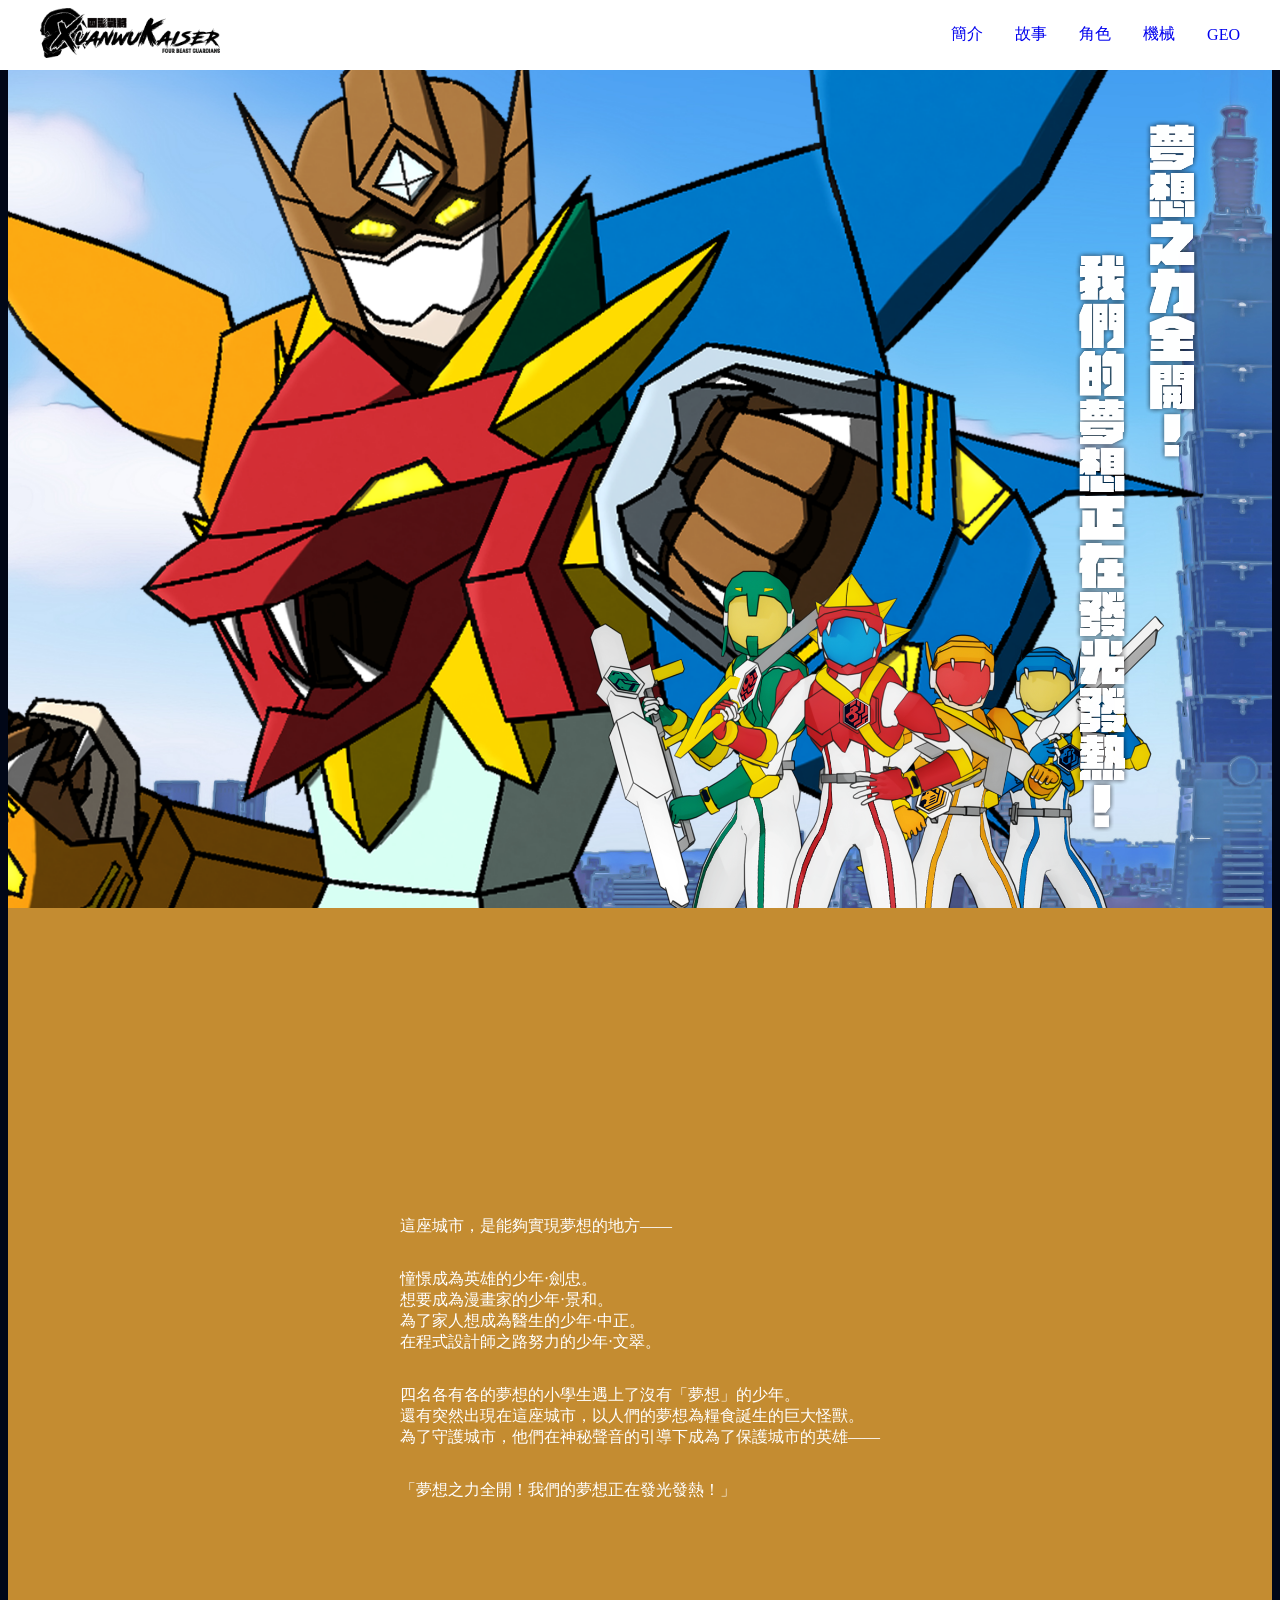
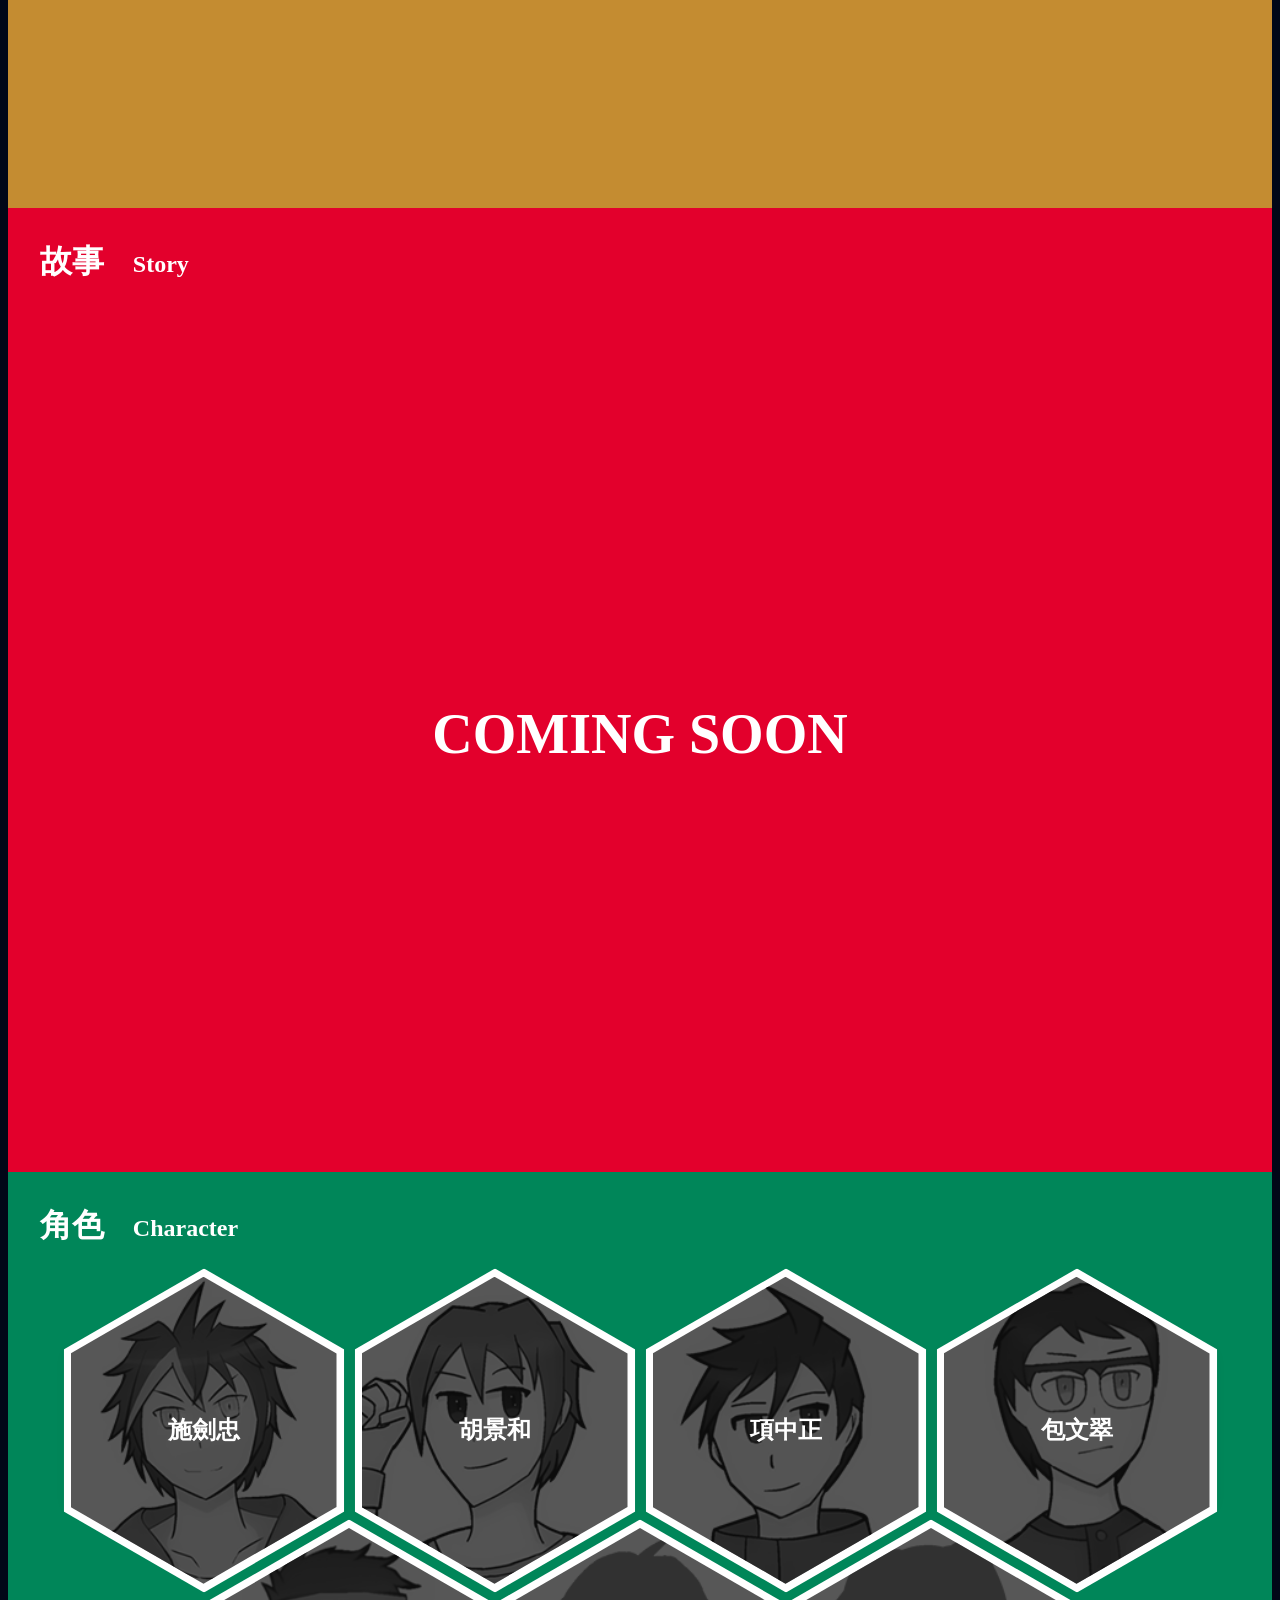
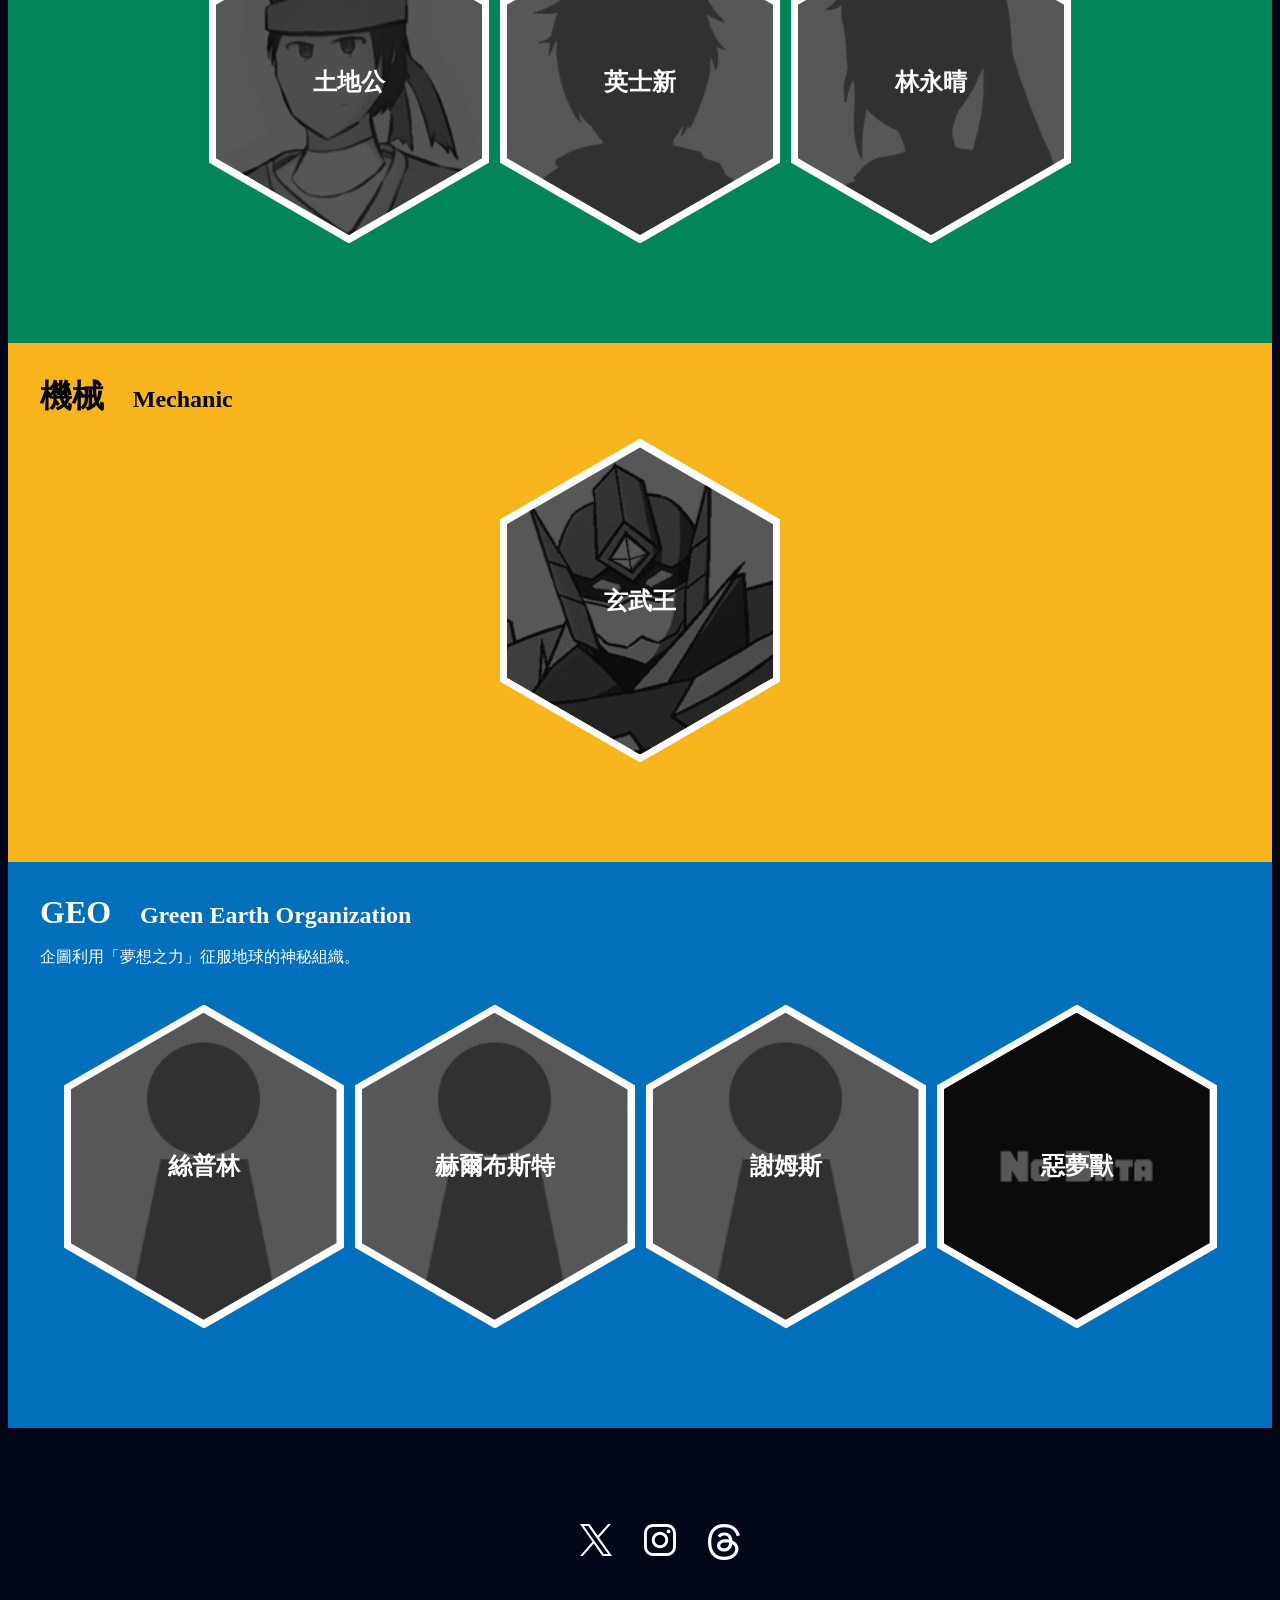
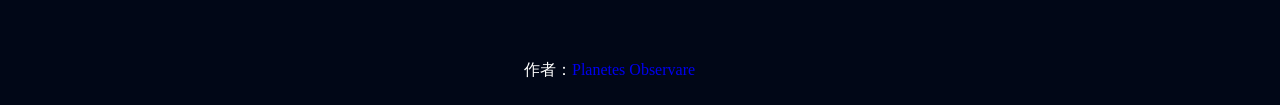
==== index.html @ 7e288f88 "增加Footer" ====
<!DOCTYPE html>
<html>
    <head>
        <title>四獸戰將</title>
        <meta charset="UTF-8">
        <meta name="viewport" content="width=device-width, initial-scale=1">
        <meta http-equiv="X-UA-Compatible" content="IE=edge">
        <link href="css/normalize.css" rel="stylesheet">
        <link href="css/style.css" rel="stylesheet">
    </head>
    <body>
        <header>
            <nav id="menuHeader">
                <div class="container">
                    <div id="mobileMenu" class="nav-menu-mobile nav-menu-selection">
                        <a href="#sectionIntro">簡介</a>
                        <a href="#sectionStory">故事</a>
                        <a href="#sectionChara">角色</a>
                        <a href="#sectionMecha">機械</a>
                        <a href="#sectionGEO">GEO</a>
                    </div>
                    <div id="brandLogo">
                        <a href="#"><img src="img/Logo/Logo_02.png"></a>
                    </div>
                    <div id="menu" class="nav-menu nav-menu-selection">
                        <a href="#sectionIntro">簡介</a>
                        <a href="#sectionStory">故事</a>
                        <a href="#sectionChara">角色</a>
                        <a href="#sectionMecha">機械</a>
                        <a href="#sectionGEO">GEO</a>
                    </div>
    
                    <div class="nav-menu-icon">
                        <svg xmlns="http://www.w3.org/2000/svg" viewBox="0 0 24 24" fill="currentColor" class="size-6">
                            <path fill-rule="evenodd" d="M3 6.75A.75.75 0 0 1 3.75 6h16.5a.75.75 0 0 1 0 1.5H3.75A.75.75 0 0 1 3 6.75ZM3 12a.75.75 0 0 1 .75-.75h16.5a.75.75 0 0 1 0 1.5H3.75A.75.75 0 0 1 3 12Zm0 5.25a.75.75 0 0 1 .75-.75h16.5a.75.75 0 0 1 0 1.5H3.75a.75.75 0 0 1-.75-.75Z" clip-rule="evenodd" />
                          </svg>
                          
                    </div>
                </div>
            </nav>
            <div id="sectionHero">
                <img src="img/HeroSection/HeroSection_01.jpg">
                <img src="img/HeroSection/HeroSection_02_XuanwuKaiser.png" class="mecha xuanwu-kaiser">
                <img src="img/HeroSection/HeroSection_03_BluePanthar.png" class="chara blue-panthar">
                <img src="img/HeroSection/HeroSection_04_GreenElephant.png" class="chara green-elephant">
                <img src="img/HeroSection/HeroSection_05_OrangeTiger.png" class="chara orange-tiger">
                <img src="img/HeroSection/HeroSection_06_RedLion.png" class="chara red-lion">
                <img src="img/Logo/Logo_01.png" class="logo">
                <div class="catch-copy">
                    <img src="img/HeroSection/Catch Copy_zh-tw.png">
                </div>
            </div>
        </header>
        <main>
            <section id="sectionIntro" class="main-section">
                <div id="intro" class="frame container">
                    <p>這座城市，是能夠實現夢想的地方——</p>
                    <p>
                        憧憬成為英雄的少年‧劍忠。<br>
                        想要成為漫畫家的少年‧景和。<br>
                        為了家人想成為醫生的少年‧中正。<br>
                        在程式設計師之路努力的少年‧文翠。
                    </p>
                    <p>
                        四名各有各的夢想的小學生遇上了沒有「夢想」的少年。<br>
                        還有突然出現在這座城市，以人們的夢想為糧食誕生的巨大怪獸。<br>
                        為了守護城市，他們在神秘聲音的引導下成為了保護城市的英雄——
                    </p>
                    <p>「夢想之力全開！我們的夢想正在發光發熱！」</p>
                </div>
            </section>
            <section id="sectionStory" class="main-section content-section">
                <div class="container">
                    <h1>故事<span>Story</span></h1>
                    <div class="frame">
                        <p class="coming-soon">Coming Soon</p>
                    </div>
                </div>
            </section>
            <section id="sectionChara" class="main-section content-section">
                <div class="container">
                    <h1>角色<span>Character</span></h1>
                    <ul class="list">
                        <li class="cell">
                            <img class="cell-img" src="img/Chara/Chara_01_Jianzhong_Icon.png">
                            <div class="cell-title">施劍忠</div>
                            <div class="cell-content" title="施劍忠 (紅獅戰將)">
                                <p>烈焰獅的駕駛者兼玄武王的主駕駛，憧憬成為英雄的熱血少年。</p>
                            </div>
                        </li>
                        <li class="cell">
                            <img class="cell-img" src="img/Chara/Chara_02_Jinghe_Icon.png">
                            <div class="cell-title">胡景和</div>
                            <div class="cell-content" title="胡景和 (橘虎戰將)">
                                <p>金剛虎的駕駛者兼玄武王的武裝調整，個性隨和，想成為漫畫家的少年。</p>
                            </div>
                        </li>
                        <li class="cell">
                            <img class="cell-img" src="img/Chara/Chara_03_Zhongzheng_Icon.png">
                            <div class="cell-title">項中正</div>
                            <div class="cell-content" title="項中正 (綠象戰將)">
                                <p>風暴象的駕駛者兼全隊狀態管理擔當，最會照顧人但也很行動派，為了家人期望能成為醫生的少年。</p>
                            </div>
                        </li>
                        <li class="cell">
                            <img class="cell-img" src="img/Chara/Chara_04_Wencui_Icon.png">
                            <div class="cell-title">包文翠</div>
                            <div class="cell-content" title="包文翠 (青豹戰將)">
                                <p>洪流豹的駕駛者兼玄武王的機體狀態管理擔當，四人中知識最淵博，正在程式設計師之路努力的少年。</p>
                            </div>
                        </li>
                        <li class="cell">
                            <img class="cell-img" src="img/Chara/Chara_05_Tudigong_Icon.png">
                            <div class="cell-title">土地公</div>
                            <div class="cell-content" title="土地公">
                                <p>擁有不可思議的「夢想之力」，並選中四人駕駛四獸機組的神秘青年。</p>
                            </div>
                        </li>
                        <li class="cell">
                            <img class="cell-img" src="img/Chara/Chara_06_Shixin_Icon.png">
                            <div class="cell-title">英士新</div>
                            <div class="cell-content" title="英士新">
                                <p>開學後突然轉學與四人同班的神秘少年。</p>
                            </div>
                        </li>
                        <li class="cell">
                            <img class="cell-img" src="img/Chara/Chara_07_Yongqing_Icon.png">
                            <div class="cell-title">林永晴</div>
                            <div class="cell-content" title="林永晴">
                                <p>劍忠的鄰居兼同班同學，同時也是VTuber「<ruby>紫雲哈雷<rp>(</rp><rt>Shiun Halley</rt><rp>)</rp></ruby>」的中之人。</p>
                            </div>
                        </li>
                        <li class="cell hidden"></li>
                    </ul>
                </div>
            </section>
            <section id="sectionMecha" class="main-section content-section">
                <div class="container">
                    <h1>機械<span>Mechanic</span></h1>
                    <ul class="list">
                        <li class="cell">
                            <img class="cell-img" src="img/Mecha/Mecha_01_XuanwuKaiser_Icon.png">
                            <div class="cell-title">玄武王</div>
                            <div class="cell-content" title="玄武王">
                                <p>從劍忠的夢中誕生，並藉由土地公給予的夢想之力而得以實體化，作為這座城市中所有夢想的守護者，與侵襲城市的惡夢獸戰鬥的巨大機器人。</p>
                                <p>組成機組：烈焰獅、金剛虎、風暴象、洪流豹</p>
                            </div>
                        </li>
                        <li class="cell hidden"></li>
                    </ul>
                </div>
            </section>
            <section id="sectionGEO" class="main-section content-section">
                <div class="container">
                    <h1>GEO<span>Green Earth Organization</span></h1>
                    <p>企圖利用「夢想之力」征服地球的神秘組織。</p>
                    <ul class="list">
                        <li class="cell">
                            <img class="cell-img" src="img/Chara/Chara_00_Figure_Icon.png">
                            <div class="cell-title">絲普林</div>
                            <div class="cell-content" title="絲普林">
                                <p>翠綠地球組織的幹部，似乎擁有很高的權限。</p>
                            </div>
                        </li>
                        <li class="cell">
                            <img class="cell-img" src="img/Chara/Chara_00_Figure_Icon.png">
                            <div class="cell-title">赫爾布斯特</div>
                            <div class="cell-content" title="赫爾布斯特">
                                <p>絲普林的部下，擅長近接戰鬥但戴著面具且沉默的青年。</p>
                            </div>
                        </li>
                        <li class="cell">
                            <img class="cell-img" src="img/Chara/Chara_00_Figure_Icon.png">
                            <div class="cell-title">謝姆斯</div>
                            <div class="cell-content" title="謝姆斯">
                                <p>絲普林的部下，是名科學家。</p>
                            </div>
                        </li>
                        <li class="cell">
                            <img class="cell-img" src="img/Geo/Geo_00_NoData.png">
                            <div class="cell-title">惡夢獸</div>
                            <div class="cell-content" title="惡夢獸">
                                <p>翠綠地球組織惡用夢想之力，將人類的夢想實體化出來的怪獸。</p>
                                <p>分為怪人型態的「<ruby>克萊普托<rp>(</rp><rt>Crypto</rt><rp>)</rp></ruby>」與巨獸型態的「<ruby>范涅羅茲<rp>(</rp><rt>Phaneroz</rt><rp>)</rp></ruby>」兩種類型。</p>
                            </div>
                        </li>
                        <li class="cell hidden"></li>
                    </ul>
                </div>
            </section>
        </main>
        <footer>
            <div class="container">
                <ul class="social-icon">
                    <li class="social-icon item">
                        <a class="social-icon link x-twitter" href="https://x.com/4BeastGuardians"><img src="img/Footer/x_logo.svg"></a>
                    </li>
                    <li class="social-icon item">
                        <a class="social-icon link instagram" href="https://www.instagram.com/4BeastGuardians"><img src="img/Footer/instagram_logo.svg"></a>
                    </li>
                    <li class="social-icon item">
                        <a class="social-icon link threads" href="https://www.threads.net/@4beastguardians"><img src="img/Footer/threads_logo.svg"></a>
                    </li>
                </ul>
                <div>
                    <p>作者：<a href="https://x.com/planetesobs1957">Planetes Observare</a></p>
                </div>
            </div>
        </footer>
        <div id="modal" class="modal">
            <div class="modal-body">
                <div class="modal-content"></div>
                <div class="modal-footer">
                    <h1 class="modal-title">Title</h1>
                    <button>Close</button>
                </div>
            </div>
        </div>
        <script src="https://cdn.jsdelivr.net/npm/gsap@3.12.5/dist/gsap.min.js"></script>
        <script src="js/index.js"></script>
    </body>
</html>
---- css/style.css ----
body {
    background-color: #010717;
    color: #fff;
}

/* Main */
.container {
    max-width: 1200px;
    margin: 0 auto;
    padding: 0;
}

a {
    text-decoration: none;
}

/* Navigation */
nav#menuHeader {
    padding: 0.5em 0;
    position: fixed;
    top: 0;
    left: 0;
    right: 0;
    background-color: #fff;
    color: #000;
    z-index: 400;
}

nav .container {
    display: flex;
    justify-content: space-between;
    align-items: center;
}

#brandLogo img {
    width: 180px;
}

nav .nav-menu {
    display: none;
}

nav .nav-menu-mobile {
    position: absolute;
    display: flex;
    flex-direction: column;
    background-color: #fff;
    top: 80px;
    right: 32px;
    gap: 16px;
    padding: 16px;
    align-items: center;
    opacity: 0;
    pointer-events: none;
}

nav .nav-menu-mobile.active {
    opacity: 1;
    pointer-events: auto;
}

nav .nav-menu-icon svg{
    width: 32px;
    display: flex;
}

nav .nav-menu-icon {
    padding: 4px;
    cursor: pointer;
    display: block;
}

@media (min-width: 900px) {
    nav .nav-menu-mobile,
    nav .nav-menu-icon {
        display: none;
    }

    nav .nav-menu {
        display: flex;
        gap: 32px;
        align-items: center;

    }
}

/* Hero Section */
#sectionHero {
    width: 100%;
    height: 100vh;
    overflow: hidden;
    position: relative;
}

#sectionHero img {
    width: 100%;
    height: 100%;
    object-fit: cover;
    object-position: top;
}

#sectionHero img.mecha, #sectionHero img.chara{
    position: absolute;
}

#sectionHero img.mecha.xuanwu-kaiser {
    left: -15%;
    z-index: 100;
    width: auto;
    height: 100%;
}

#sectionHero img.chara {
    width: 40vw;
    height: auto;
}

#sectionHero img.chara.blue-panthar {
    bottom: 0%;
    right: -12%;
    z-index: 200;
}

#sectionHero img.chara.green-elephant {
    bottom: 0%;
    right: 40%;
    z-index: 210;
}

#sectionHero img.chara.orange-tiger {
    bottom: 0%;
    right: 3%;
    z-index: 220;
}

#sectionHero img.chara.red-lion {
    bottom: 0%;
    right: 20%;
    z-index: 230;
}

#sectionHero .catch-copy {
    position: absolute;
    right: 5%;
    top: 12%;
    z-index: 300;
}

#sectionHero .catch-copy img {
    height: 55vh;
    width: auto;
}

#sectionHero .logo {
    position: absolute;
    bottom: 1.5%;
    left: 50%;
    transform: translateX(-50%);
    max-width: 600px;
    height: auto;
    z-index: 250;
    filter: drop-shadow(1px 1px 3px rgba(0,0,0,0.75));
}

@media (min-width: 900px) {
    #sectionHero img.mecha.xuanwu-kaiser {
        left: -2%;
        z-index: 100;
        width: auto;
        height: 100%;
    }

    #sectionHero img.chara {
        width: 25vw;
        height: auto;
    }

    #sectionHero img.chara.blue-panthar {
        right: 3.5%;
    }

    #sectionHero img.chara.green-elephant {
        right: 33%;
    }
    
    #sectionHero img.chara.orange-tiger {
        right: 12.5%;
    }
    
    #sectionHero img.chara.red-lion {
        right: 22.5%;
    }

    #sectionHero .catch-copy img {
        height: 80vh;
    }
}

/* Section */
#sectionIntro {
    background-color: #c48c31;
    color: #fff;
    height: 100vh;
    display: flex;
    align-items: center;
    align-content: center;
}

#sectionIntro p {
    margin: 0;
    padding: 16px 0;
}

#sectionStory {
    background-color: #e3002c;
    color: #fff;
    height: 100vh;
}

#sectionStory .container {
    height: 100%;
}

#sectionStory .container .frame {
    height: 100%;
    display: flex;
    align-items: center;
    align-content: center;
}

#sectionStory .container .frame .coming-soon {
    margin: 0 auto;
    padding: 0;
    text-transform: uppercase;
    font-size: 3.5em;
    font-weight: bold;
}

#sectionChara {
    background-color: #008659;
    color: #fff
}

#sectionMecha {
    background-color: #f8b61c;
    color: #000 !important;
}

#sectionGEO {
    background-color: #0070bd;
    color: #fff;
}

.main-section {
    margin: 0 auto;
    padding: 0;
}

.content-section {
    padding-top: 2em;
    padding-bottom: 2em;
}

/* Title */

.main-section > .container > h1 {
    font-size: 2em;
    margin: 0;
}

.main-section > .container > h1 > span {
    font-size: 0.75em;
    padding-left: 1.2em;
}

/* List */
.main-section .list {
    display: -webkit-box;
    display: flex;
    flex-wrap: wrap;
    list-style: none;
    -webkit-box-pack: center;
    justify-content: center;
    -webkit-box-align: center;
    align-items: center;
    max-width: 1200px;
    margin: 0 auto;
    padding: 0 0 160px;
    transform: translateY(40px);
}

.main-section .list .cell {
    -webkit-box-flex: 0;
    flex: 0 1 250px;
    max-width: 250px;
    height: 137.5px;
    margin: 65.4px 12.5px 32.5px;
    position: relative;
    padding: 0.5em;
    text-align: center;
    z-index: 1;
    box-shadow: 0px 0px 15px 0 rgba(0, 0, 0, 0.1);
    cursor: pointer;
}

.main-section .list .cell .cell-img {
    object-fit: cover;
    object-position: center;
    filter: grayscale(100%);
}

.main-section .list .cell .cell-title {
    height: 100%;
    display: -webkit-box;
    display: flex;
    -webkit-box-orient: vertical;
    -webkit-box-direction: normal;
    flex-direction: column;
    -webkit-box-pack: center;
    justify-content: center;
    -webkit-hyphens: auto;
    hyphens: auto;
    word-break: break-word;
    text-transform: uppercase;
    color: #fff;
    font-weight: 700;
    font-size: 1.5em;
    transition: opacity 350ms;
}

.main-section .list .cell .cell-content {
    display: none;
}

.main-section .list .cell::before,
.main-section .list .cell::after {
    content: '';
}

.main-section .list .cell::before,
.main-section .list .cell::after,
.main-section .list .cell-img {
    top: -50%;
    left: 0;
    width: 100%;
    height: 200%;
    display: block;
    position: absolute;
    -webkit-clip-path: polygon(50% 0%, 100% 25%, 100% 75%, 50% 100%, 0% 75%, 0% 25%);
    clip-path: polygon(50% 0%, 100% 25%, 100% 75%, 50% 100%, 0% 75%, 0% 25%);
    z-index: -1;
}

.main-section .list .cell::before {
    background: #fff;
    transform: scale(1.055);
}
.main-section .list .cell::after {
    background: #111;
    opacity: 0.7;
    -webkit-transition: opacity 350ms;
    transition: opacity 350ms;
}

.main-section .list .cell:hover .cell-img {
    filter: grayscale(0%);
}
.main-section .list .cell:hover .cell-title {
    opacity: 0;
}
.main-section .list .cell:hover::before {
    background: #f8b61c;
}
.main-section .list .cell:hover::after {
    opacity: 0;
}
.main-section .list .cell.hidden {
    display: none;
    opacity: 0;
    width: 250px;
    margin: 0 12.5px;
    cursor: default;
}

/* Responsive */
@media (max-width: 600px) {
    .main-section .list .cell {
        margin: 90px 25px;
    }
}

@media (min-width: 600px) and (max-width: 900px) {
    .main-section .list .cell:nth-child(3n) {
        margin-right: calc(50% - 175px);
        margin-left: calc(50% - 175px);
    }
    .main-section .list .cell:nth-child(3n + 5) {
        display: block;

    }
}

@media (min-width: 900px) and (max-width: 1200px) {
    .main-section .list .cell:nth-child(5n + 4) {
        margin-left: calc(50% - 325px);
    }
    .main-section .list .cell:nth-child(5n + 5) {
        margin-right: calc(50% - 325px);
    }
    .main-section .list .cell.hidden:nth-child(5n),
    .main-section .list .cell.hidden:nth-child(5n + 3) {
        display: block;
    }
}
@media (min-width: 1200px) {
    .main-section .list .cell:nth-child(7n + 5) {
        margin-left: calc(50% - 450px);
    }
    .main-section .list .cell:nth-child(7n + 7),
    .main-section .list .cell:nth-child(7n + 5):nth-child(2) {
        margin-right: calc(50% - 450px);
    }
    .main-section .list .cell.hidden:nth-child(7n + 7)
    .main-section .list .cell.hidden:nth-child(7n + 9)
    .main-section .list .cell.hidden:nth-child(7n + 11) {
        display: block;
    }
}

/* Modal */
.modal {
    display: none;
    position: fixed;
    inset: 0;
    z-index: 10000;
    background-color: rgba(0,0,0,0.75);
    padding: 40px;
    overflow: auto;
    justify-content: center;
    align-items: center;
}

.modal.open {
    display: flex;
}

.modal-body {
    min-width: 60vw;
    max-width: 80vw;
    height: 50%;
    padding: 20px;
    color: #fff;
    border-width: 120px;
    border-style: solid;
    border-color: transparent;
    border-image: url('../img/Modal/Modal.svg') 225 305 fill stretch;
}

.modal-content {
    height: 80%;
    overflow: auto;
}

.modal-footer {
    display: flex;
    align-items: center;
    justify-content: space-between;
}

.modal-footer h1{
    display: inline-block;
    font-size: 1.5em;
}

.modal-footer button {
    border-width: 20px;
    border-style: solid;
    border-color: transparent;
    border-image: url('../img/Modal/Modal.svg') 225 305 fill stretch;
    color: #fff;
    background-color: transparent;
}

.modal-footer button:hover {
    border-image: url('../img/Modal/Modal_Hover.svg') 225 305 fill stretch;
}

body.modal-open {
    overflow: hidden;
}

/* Footer */
footer {
    display: flex;
    justify-content: center;
}

footer .social-icon {
    margin: 2em auto;
    max-width: 640px;
    display: flex;
}

footer .social-icon .item {
    list-style: none;
}

footer .social-icon .link {
    display: inline-block;
}

footer .social-icon .link img {
    width: 2em;
    height: auto;
    padding: 0 1em;
}
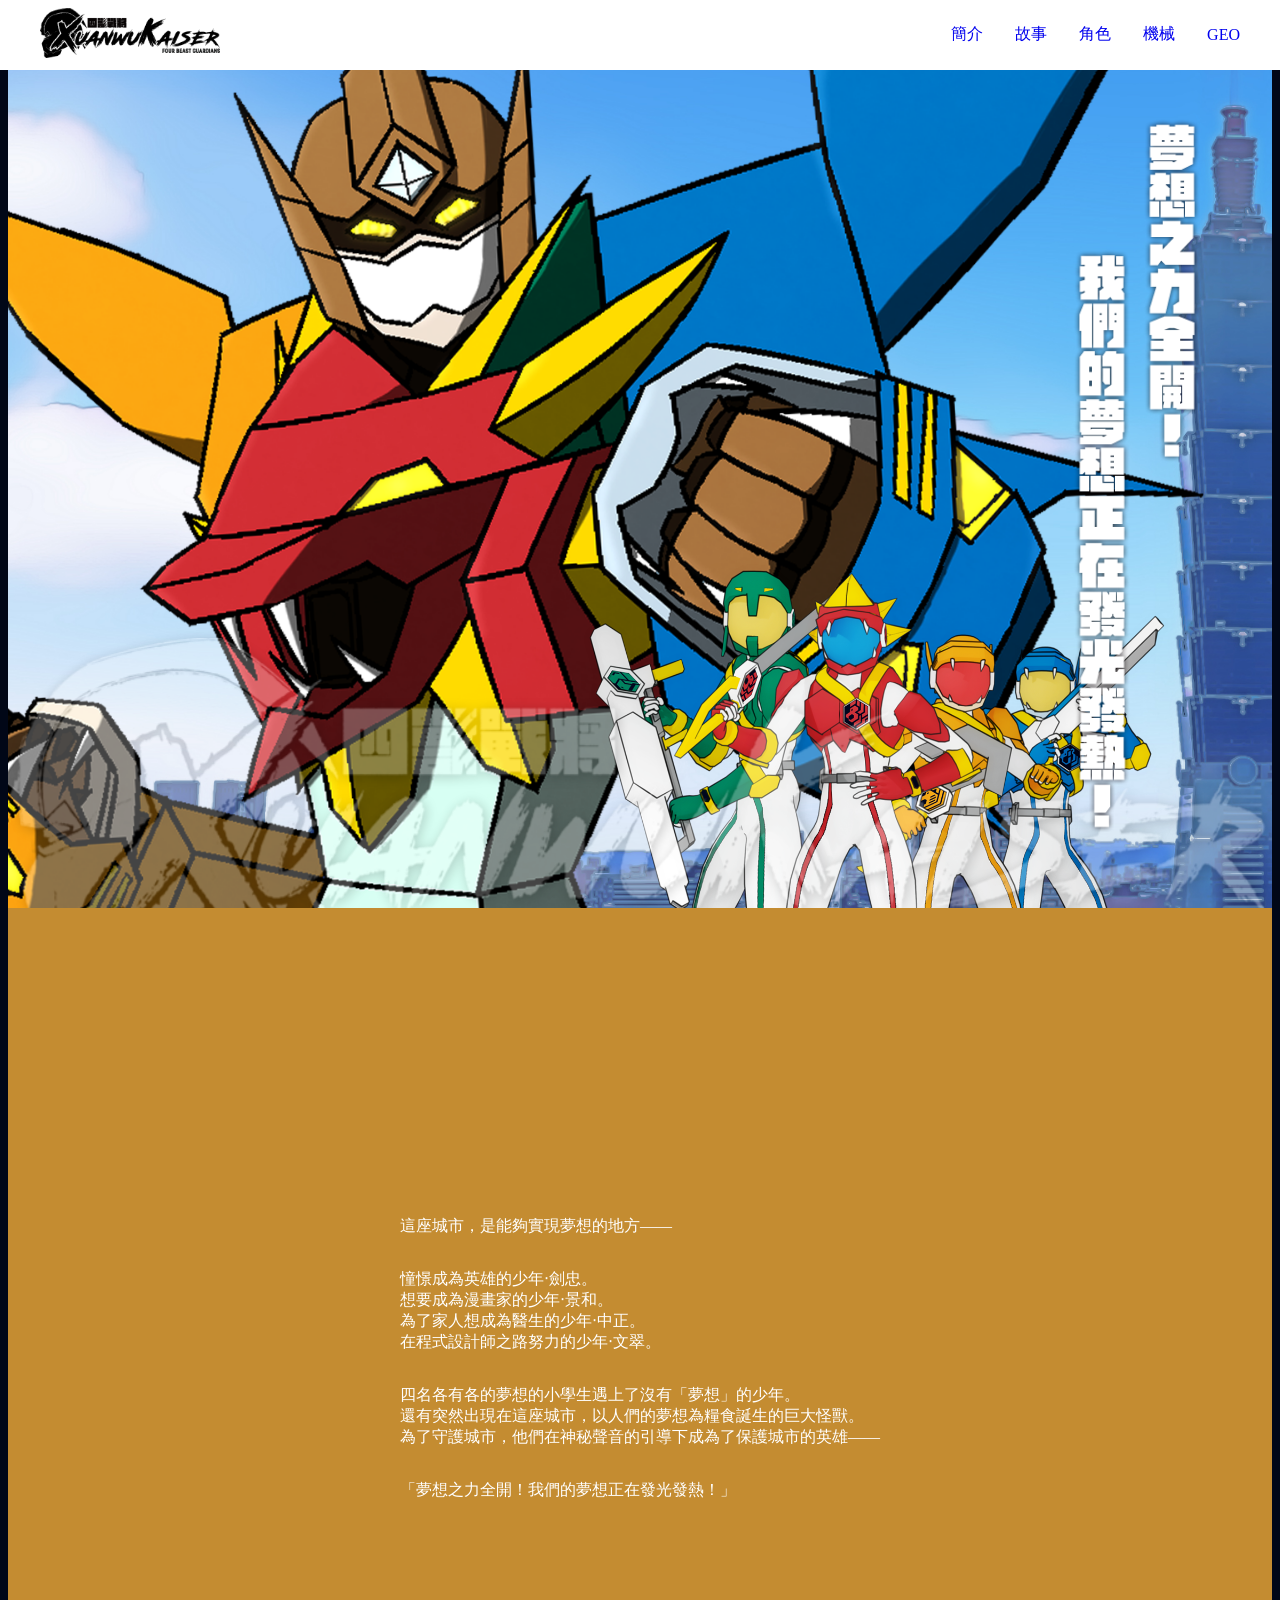
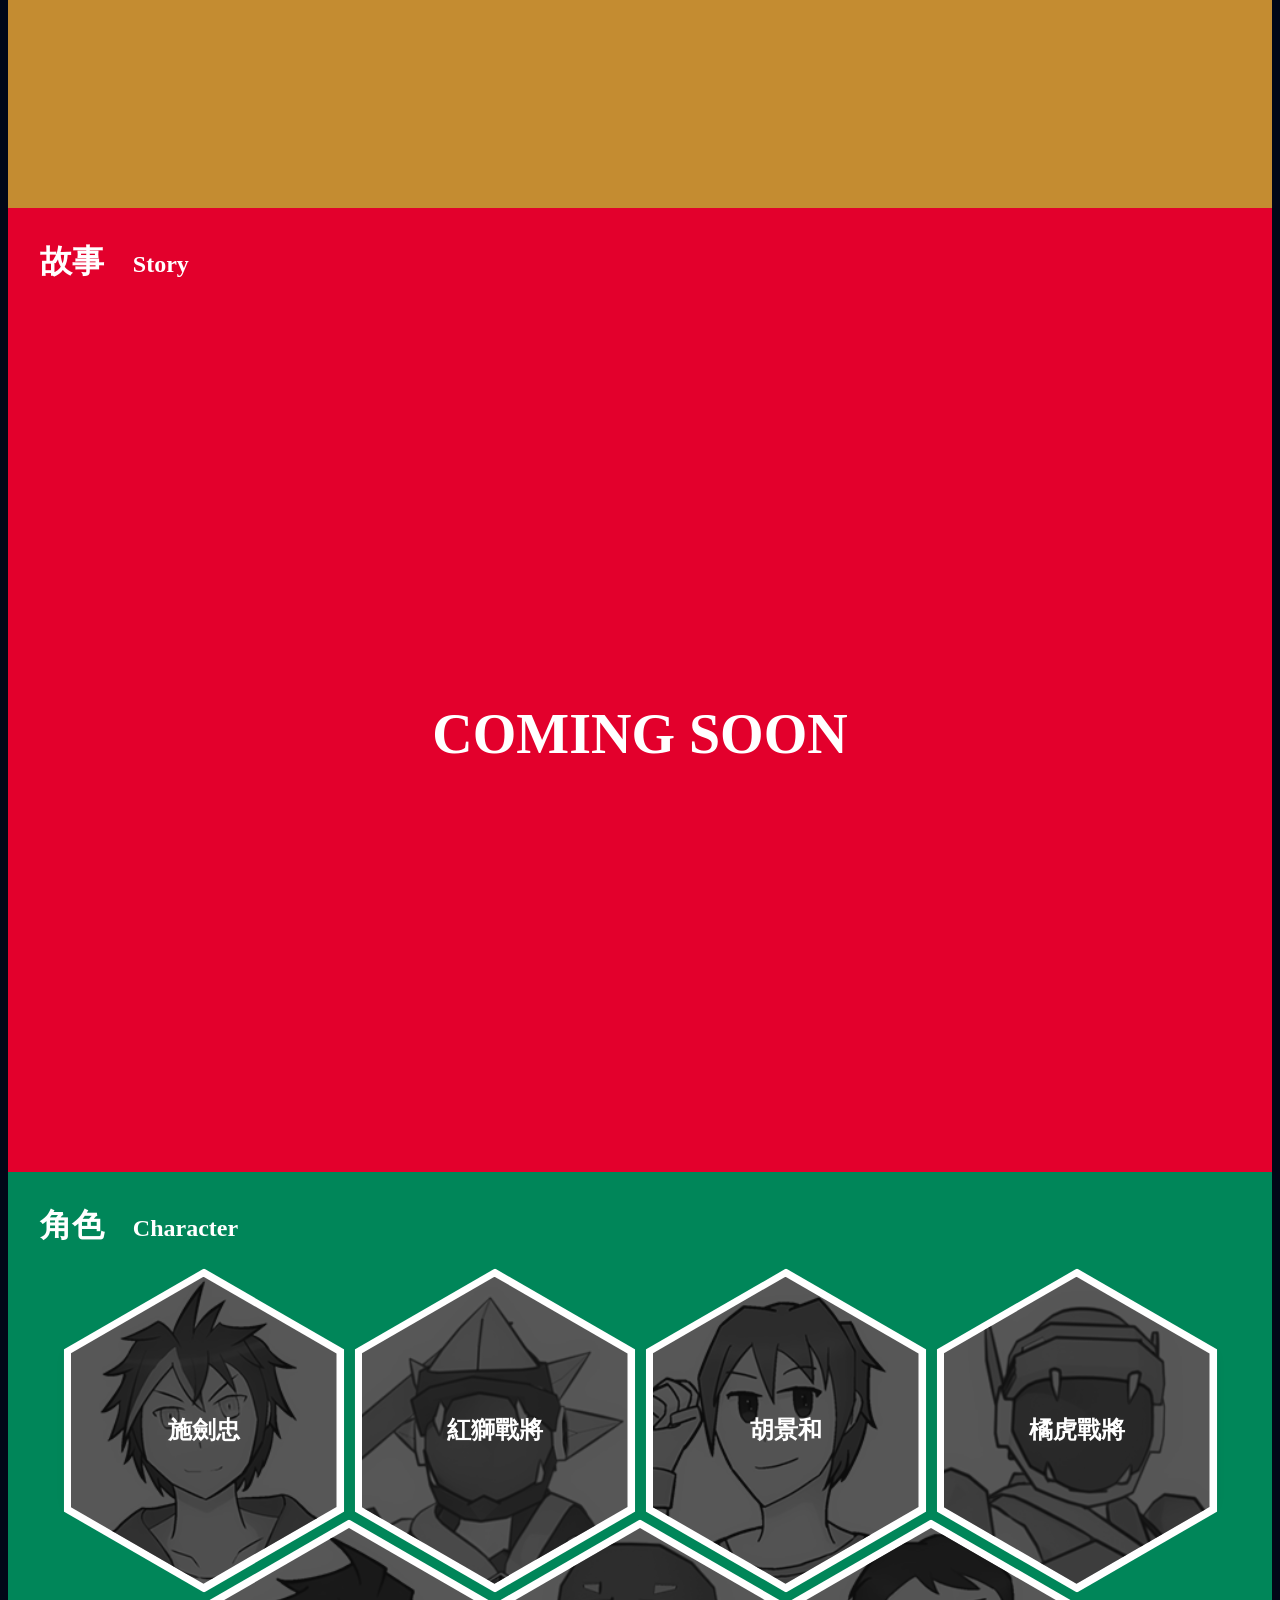
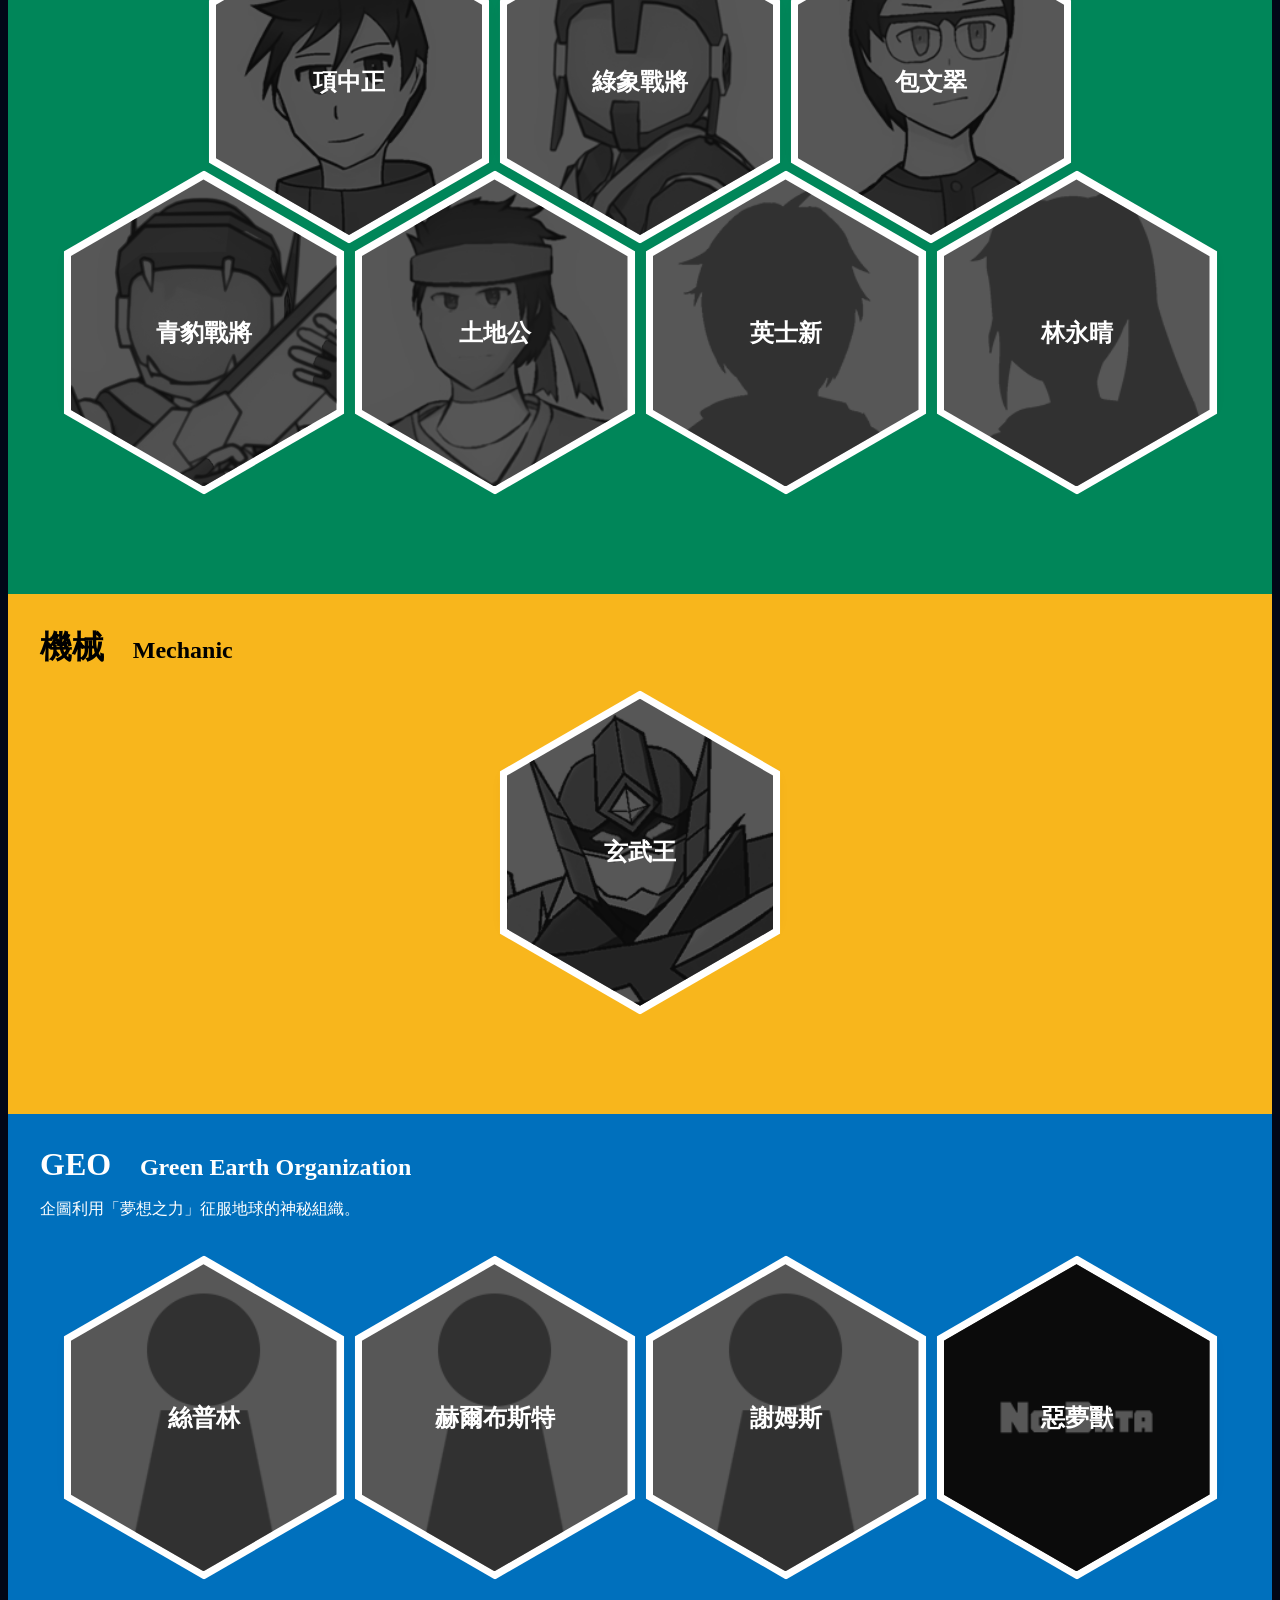
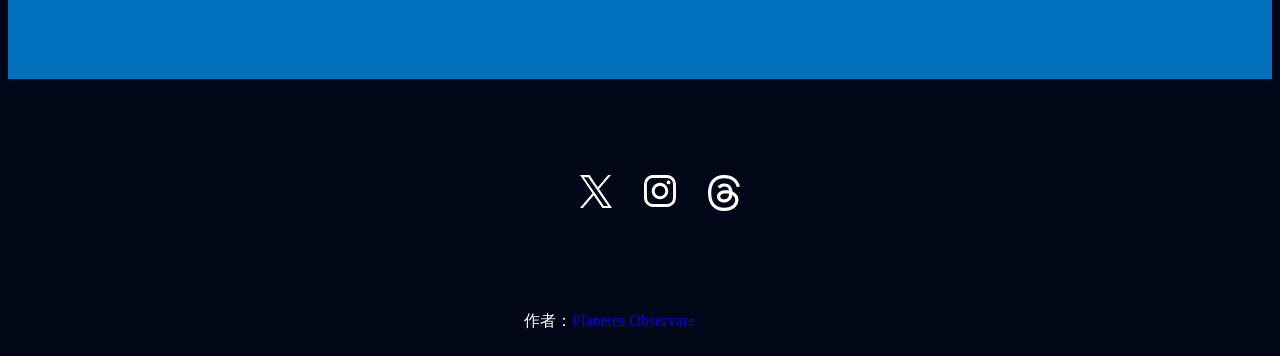
==== commit d027abe7: "增加角色介紹圖片" ====
--- a/index.html
+++ b/index.html
@@ -84,50 +84,113 @@
                         <li class="cell">
                             <img class="cell-img" src="img/Chara/Chara_01_Jianzhong_Icon.png">
                             <div class="cell-title">施劍忠</div>
-                            <div class="cell-content" title="施劍忠 (紅獅戰將)">
-                                <p>烈焰獅的駕駛者兼玄武王的主駕駛，憧憬成為英雄的熱血少年。</p>
+                            <div class="cell-content" title="施劍忠">
+                                <img class="cell-content-img" src="img/Chara/Chara_01_Jianzhong.png" loading="lazy">
+                                <div class="cell-description">
+                                    <p>憧憬成為英雄的熱血少年。</p>
+                                </div>
+                            </div>
+                        </li>
+                        <li class="cell">
+                            <img class="cell-img" src="img/Chara/Chara_01_Red Lion_Icon.png">
+                            <div class="cell-title">紅獅戰將</div>
+                            <div class="cell-content" title="紅獅戰將">
+                                <img class="cell-content-img" src="img/Chara/Chara_01_Red Lion.png" loading="lazy">
+                                <div class="cell-description">
+                                    <p>劍忠利用「戰將手環」變身後的模樣。</p>
+                                    <p>烈焰獅的駕駛者兼玄武王的主駕駛。</p>
+                                </div>
                             </div>
                         </li>
                         <li class="cell">
                             <img class="cell-img" src="img/Chara/Chara_02_Jinghe_Icon.png">
                             <div class="cell-title">胡景和</div>
-                            <div class="cell-content" title="胡景和 (橘虎戰將)">
-                                <p>金剛虎的駕駛者兼玄武王的武裝調整，個性隨和，想成為漫畫家的少年。</p>
+                            <div class="cell-content" title="胡景和">
+                                <img class="cell-content-img" src="img/Chara/Chara_02_Jinghe.png" loading="lazy">
+                                <div class="cell-description">
+                                    <p>個性隨和，想成為漫畫家的少年。</p>
+                                </div>
+                            </div>
+                        </li>
+                        <li class="cell">
+                            <img class="cell-img" src="img/Chara/Chara_02_Orange Tiger_Icon.png">
+                            <div class="cell-title">橘虎戰將</div>
+                            <div class="cell-content" title="橘虎戰將">
+                                <img class="cell-content-img" src="img/Chara/Chara_02_Orange Tiger.png" loading="lazy">
+                                <div class="cell-description">
+                                    <p>景和利用「戰將手環」變身後的模樣。</p>
+                                    <p>金剛虎的駕駛者兼玄武王的武裝調整。</p>
+                                </div>
                             </div>
                         </li>
                         <li class="cell">
                             <img class="cell-img" src="img/Chara/Chara_03_Zhongzheng_Icon.png">
                             <div class="cell-title">項中正</div>
-                            <div class="cell-content" title="項中正 (綠象戰將)">
-                                <p>風暴象的駕駛者兼全隊狀態管理擔當，最會照顧人但也很行動派，為了家人期望能成為醫生的少年。</p>
+                            <div class="cell-content" title="項中正">
+                                <img class="cell-content-img" src="img/Chara/Chara_03_Zhongzheng.png" loading="lazy">
+                                <div class="cell-description">
+                                    <p>最會照顧人但也很行動派，為了家人期望能成為醫生的少年。</p>
+                                </div>
+                            </div>
+                        </li>
+                        <li class="cell">
+                            <img class="cell-img" src="img/Chara/Chara_03_Green Elephant_Icon.png">
+                            <div class="cell-title">綠象戰將</div>
+                            <div class="cell-content" title="綠象戰將">
+                                <img class="cell-content-img" src="img/Chara/Chara_03_Green Elephant.png" loading="lazy">
+                                <div class="cell-description">
+                                    <p>中正利用「戰將手環」變身後的模樣。</p>
+                                    <p>風暴象的駕駛者兼全隊狀態管理擔當。</p>
+                                </div>
                             </div>
                         </li>
                         <li class="cell">
                             <img class="cell-img" src="img/Chara/Chara_04_Wencui_Icon.png">
                             <div class="cell-title">包文翠</div>
-                            <div class="cell-content" title="包文翠 (青豹戰將)">
-                                <p>洪流豹的駕駛者兼玄武王的機體狀態管理擔當，四人中知識最淵博，正在程式設計師之路努力的少年。</p>
+                            <div class="cell-content" title="包文翠">
+                                <img class="cell-content-img" src="img/Chara/Chara_04_Wencui.png" loading="lazy">
+                                <div class="cell-description">
+                                    <p>四人中知識最淵博，正在程式設計師之路努力的少年。</p>
+                                </div>
+                            </div>
+                        </li>
+                        <li class="cell">
+                            <img class="cell-img" src="img/Chara/Chara_04_Blue Panther_Icon.png">
+                            <div class="cell-title">青豹戰將</div>
+                            <div class="cell-content" title="青豹戰將">
+                                <img class="cell-content-img" src="img/Chara/Chara_04_Blue Panther.png" loading="lazy">
+                                <div class="cell-description">
+                                    <p>劍忠利用「戰將手環」變身後的模樣。</p>
+                                    <p>洪流豹的駕駛者兼玄武王的機體狀態管理擔當。</p>
+                                </div>
                             </div>
                         </li>
                         <li class="cell">
                             <img class="cell-img" src="img/Chara/Chara_05_Tudigong_Icon.png">
                             <div class="cell-title">土地公</div>
                             <div class="cell-content" title="土地公">
-                                <p>擁有不可思議的「夢想之力」，並選中四人駕駛四獸機組的神秘青年。</p>
+                                <img class="cell-content-img" src="img/Chara/Chara_05_Tudigong.png" loading="lazy">
+                                <div class="cell-description">
+                                    <p>擁有不可思議的「夢想之力」，並選中四人駕駛四獸機組的神秘青年。</p>
+                                </div>
                             </div>
                         </li>
                         <li class="cell">
                             <img class="cell-img" src="img/Chara/Chara_06_Shixin_Icon.png">
                             <div class="cell-title">英士新</div>
                             <div class="cell-content" title="英士新">
-                                <p>開學後突然轉學與四人同班的神秘少年。</p>
+                                <div class="cell-description">
+                                    <p>開學後突然轉學與四人同班的神秘少年。</p>
+                                </div>
                             </div>
                         </li>
                         <li class="cell">
                             <img class="cell-img" src="img/Chara/Chara_07_Yongqing_Icon.png">
                             <div class="cell-title">林永晴</div>
                             <div class="cell-content" title="林永晴">
-                                <p>劍忠的鄰居兼同班同學，同時也是VTuber「<ruby>紫雲哈雷<rp>(</rp><rt>Shiun Halley</rt><rp>)</rp></ruby>」的中之人。</p>
+                                <div class="cell-description">
+                                    <p>劍忠的鄰居兼同班同學，同時也是VTuber「<ruby>紫雲哈雷<rp>(</rp><rt>Shiun Halley</rt><rp>)</rp></ruby>」的中之人。</p>
+                                </div>
                             </div>
                         </li>
                         <li class="cell hidden"></li>
@@ -142,8 +205,11 @@
                             <img class="cell-img" src="img/Mecha/Mecha_01_XuanwuKaiser_Icon.png">
                             <div class="cell-title">玄武王</div>
                             <div class="cell-content" title="玄武王">
-                                <p>從劍忠的夢中誕生，並藉由土地公給予的夢想之力而得以實體化，作為這座城市中所有夢想的守護者，與侵襲城市的惡夢獸戰鬥的巨大機器人。</p>
-                                <p>組成機組：烈焰獅、金剛虎、風暴象、洪流豹</p>
+                                <img class="cell-content-img" src="img/Mecha/Mecha_01_XuanwuKaiser.png" loading="lazy">
+                                <div class="cell-description">
+                                    <p>從劍忠的夢中誕生，並藉由土地公給予的夢想之力而得以實體化，作為這座城市中所有夢想的守護者，與侵襲城市的惡夢獸戰鬥的巨大機器人。</p>
+                                    <p>組成機組：烈焰獅、金剛虎、風暴象、洪流豹</p>
+                                </div>
                             </div>
                         </li>
                         <li class="cell hidden"></li>
@@ -159,29 +225,37 @@
                             <img class="cell-img" src="img/Chara/Chara_00_Figure_Icon.png">
                             <div class="cell-title">絲普林</div>
                             <div class="cell-content" title="絲普林">
-                                <p>翠綠地球組織的幹部，似乎擁有很高的權限。</p>
+                                <div class="cell-description">
+                                    <p>翠綠地球組織的幹部，似乎擁有很高的權限。</p>
+                                </div>
                             </div>
                         </li>
                         <li class="cell">
                             <img class="cell-img" src="img/Chara/Chara_00_Figure_Icon.png">
                             <div class="cell-title">赫爾布斯特</div>
                             <div class="cell-content" title="赫爾布斯特">
-                                <p>絲普林的部下，擅長近接戰鬥但戴著面具且沉默的青年。</p>
+                                <div class="cell-description">
+                                    <p>絲普林的部下，擅長近接戰鬥但戴著面具且沉默的青年。</p>
+                                </div>
                             </div>
                         </li>
                         <li class="cell">
                             <img class="cell-img" src="img/Chara/Chara_00_Figure_Icon.png">
                             <div class="cell-title">謝姆斯</div>
                             <div class="cell-content" title="謝姆斯">
-                                <p>絲普林的部下，是名科學家。</p>
+                                <div class="cell-description">
+                                    <p>絲普林的部下，是名科學家。</p>
+                                </div>
                             </div>
                         </li>
                         <li class="cell">
                             <img class="cell-img" src="img/Geo/Geo_00_NoData.png">
                             <div class="cell-title">惡夢獸</div>
                             <div class="cell-content" title="惡夢獸">
-                                <p>翠綠地球組織惡用夢想之力，將人類的夢想實體化出來的怪獸。</p>
-                                <p>分為怪人型態的「<ruby>克萊普托<rp>(</rp><rt>Crypto</rt><rp>)</rp></ruby>」與巨獸型態的「<ruby>范涅羅茲<rp>(</rp><rt>Phaneroz</rt><rp>)</rp></ruby>」兩種類型。</p>
+                                <div class="cell-description">
+                                    <p>翠綠地球組織惡用夢想之力，將人類的夢想實體化出來的怪獸。</p>
+                                    <p>分為怪人型態的「<ruby>克萊普托<rp>(</rp><rt>Crypto</rt><rp>)</rp></ruby>」與巨獸型態的「<ruby>范涅羅茲<rp>(</rp><rt>Phaneroz</rt><rp>)</rp></ruby>」兩種類型。</p>
+                                </div>
                             </div>
                         </li>
                         <li class="cell hidden"></li>
--- a/css/style.css
+++ b/css/style.css
@@ -458,7 +458,20 @@
 
 .modal-content {
     height: 80%;
-    overflow: auto;
+    overflow-x: hidden;
+    overflow-y: auto;
+    display: flex;
+    flex-direction: column;
+}
+
+.modal-content .cell-content-img {
+    flex: 1;
+    max-width: 200px;
+    height: auto;
+}
+
+.modal-content .cell-description {
+    flex: 1;
 }
 
 .modal-footer {
@@ -489,6 +502,14 @@
     overflow: hidden;
 }
 
+@media (min-width: 900px) {
+    .modal-content {
+        flex-direction: row-reverse;
+        justify-content: space-between;
+        align-items: flex-start;
+    }
+}
+
 /* Footer */
 footer {
     display: flex;
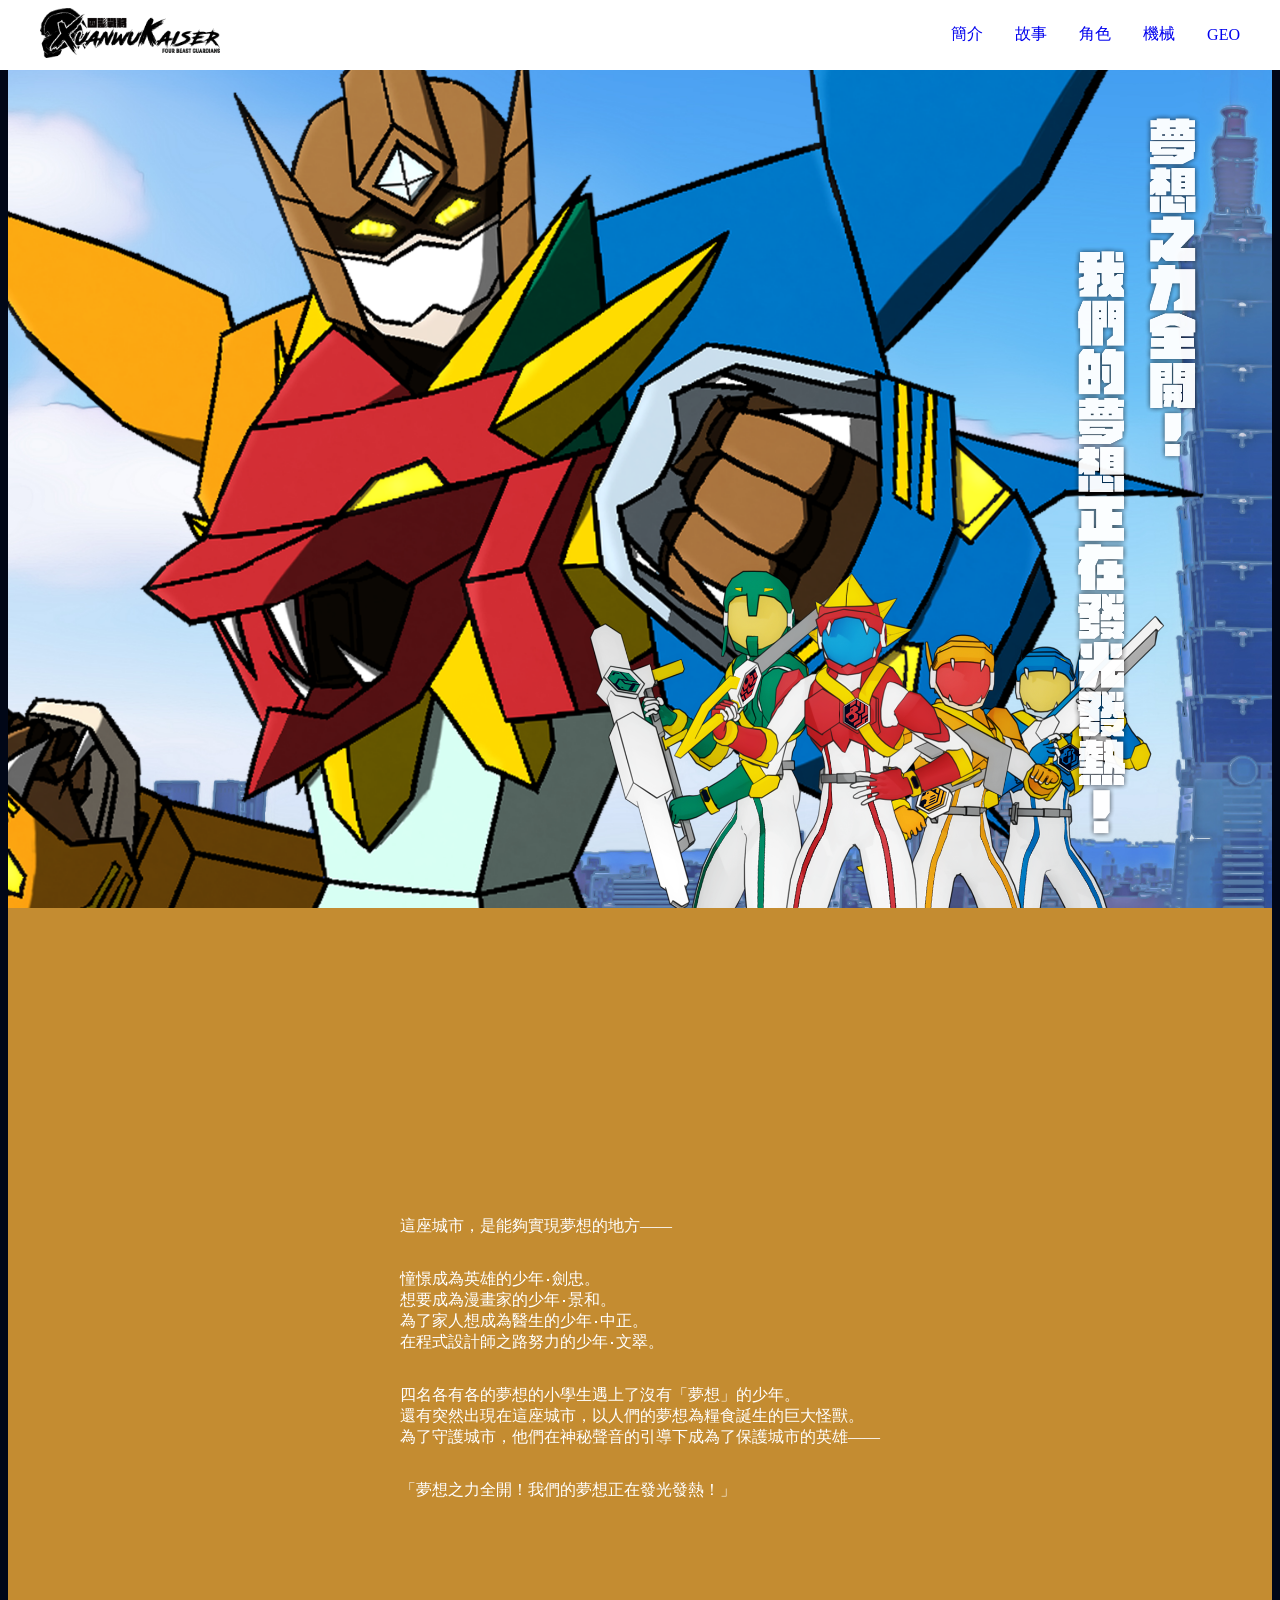
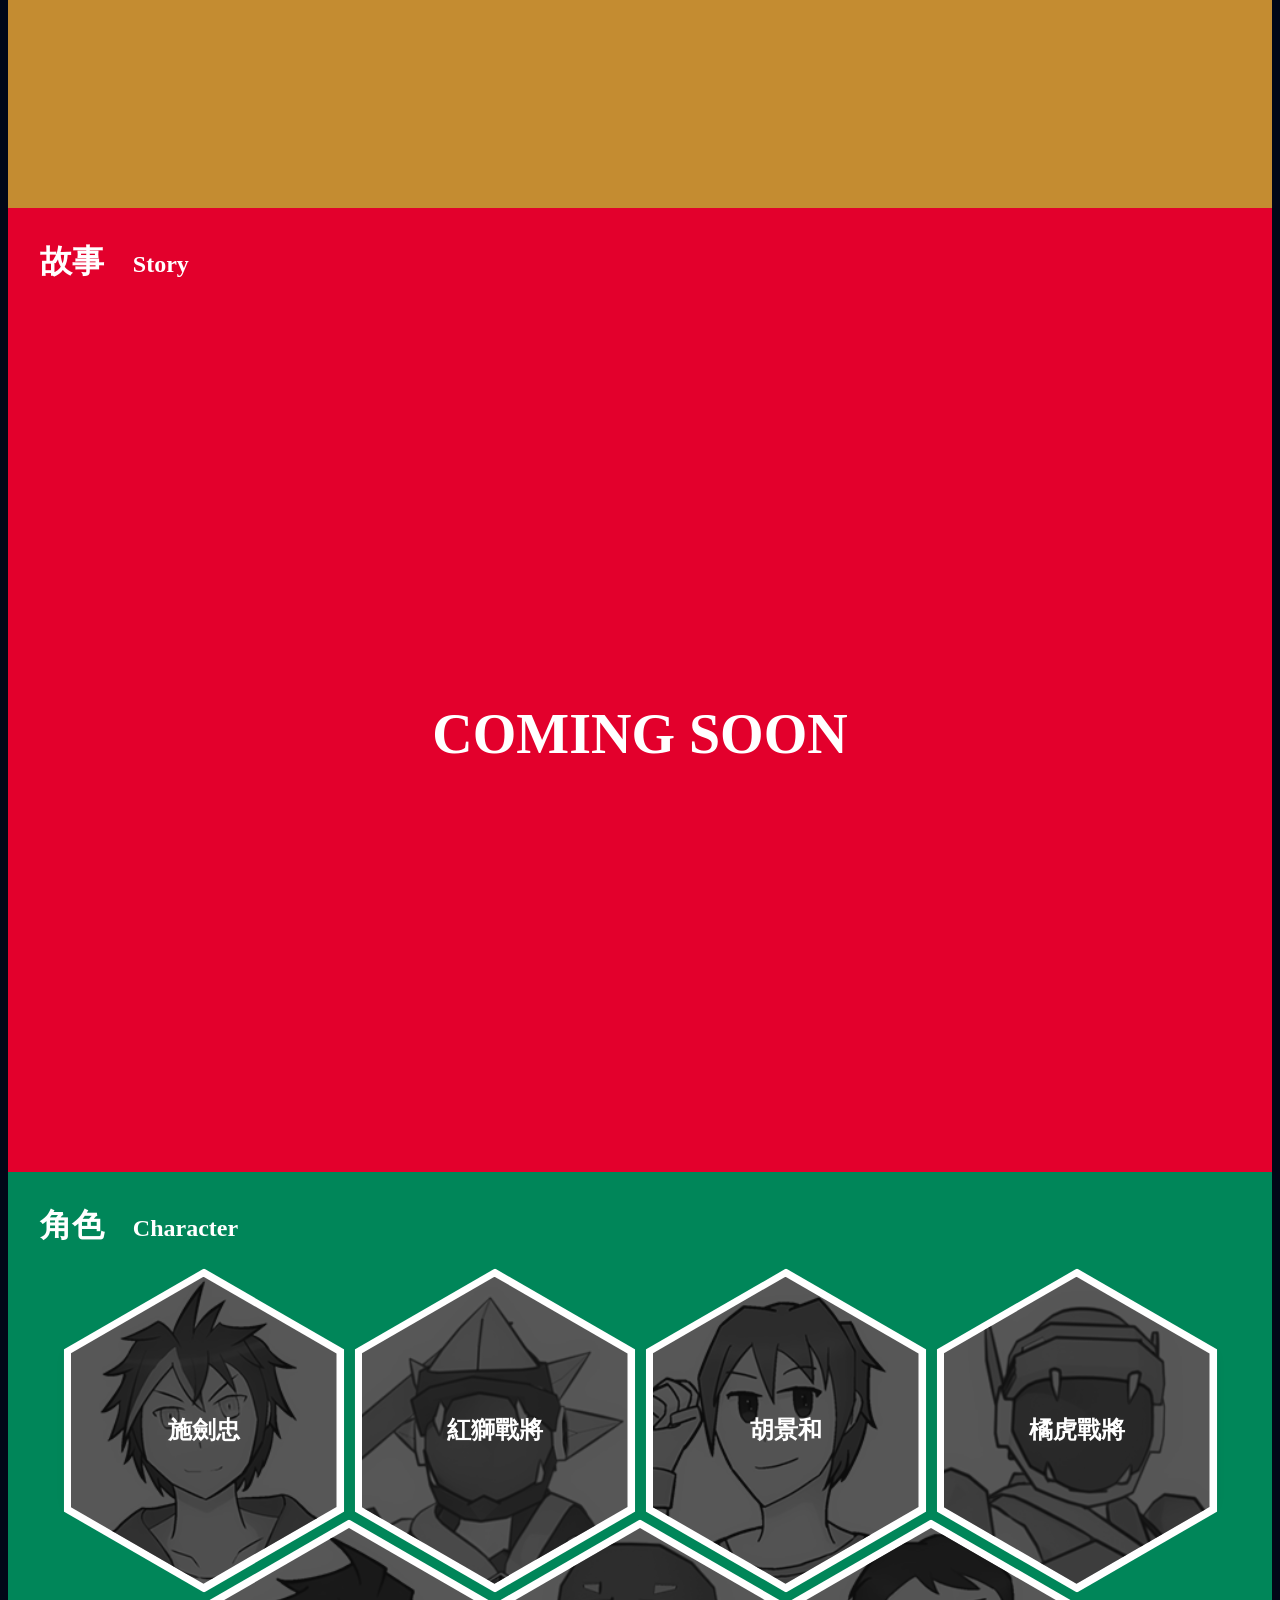
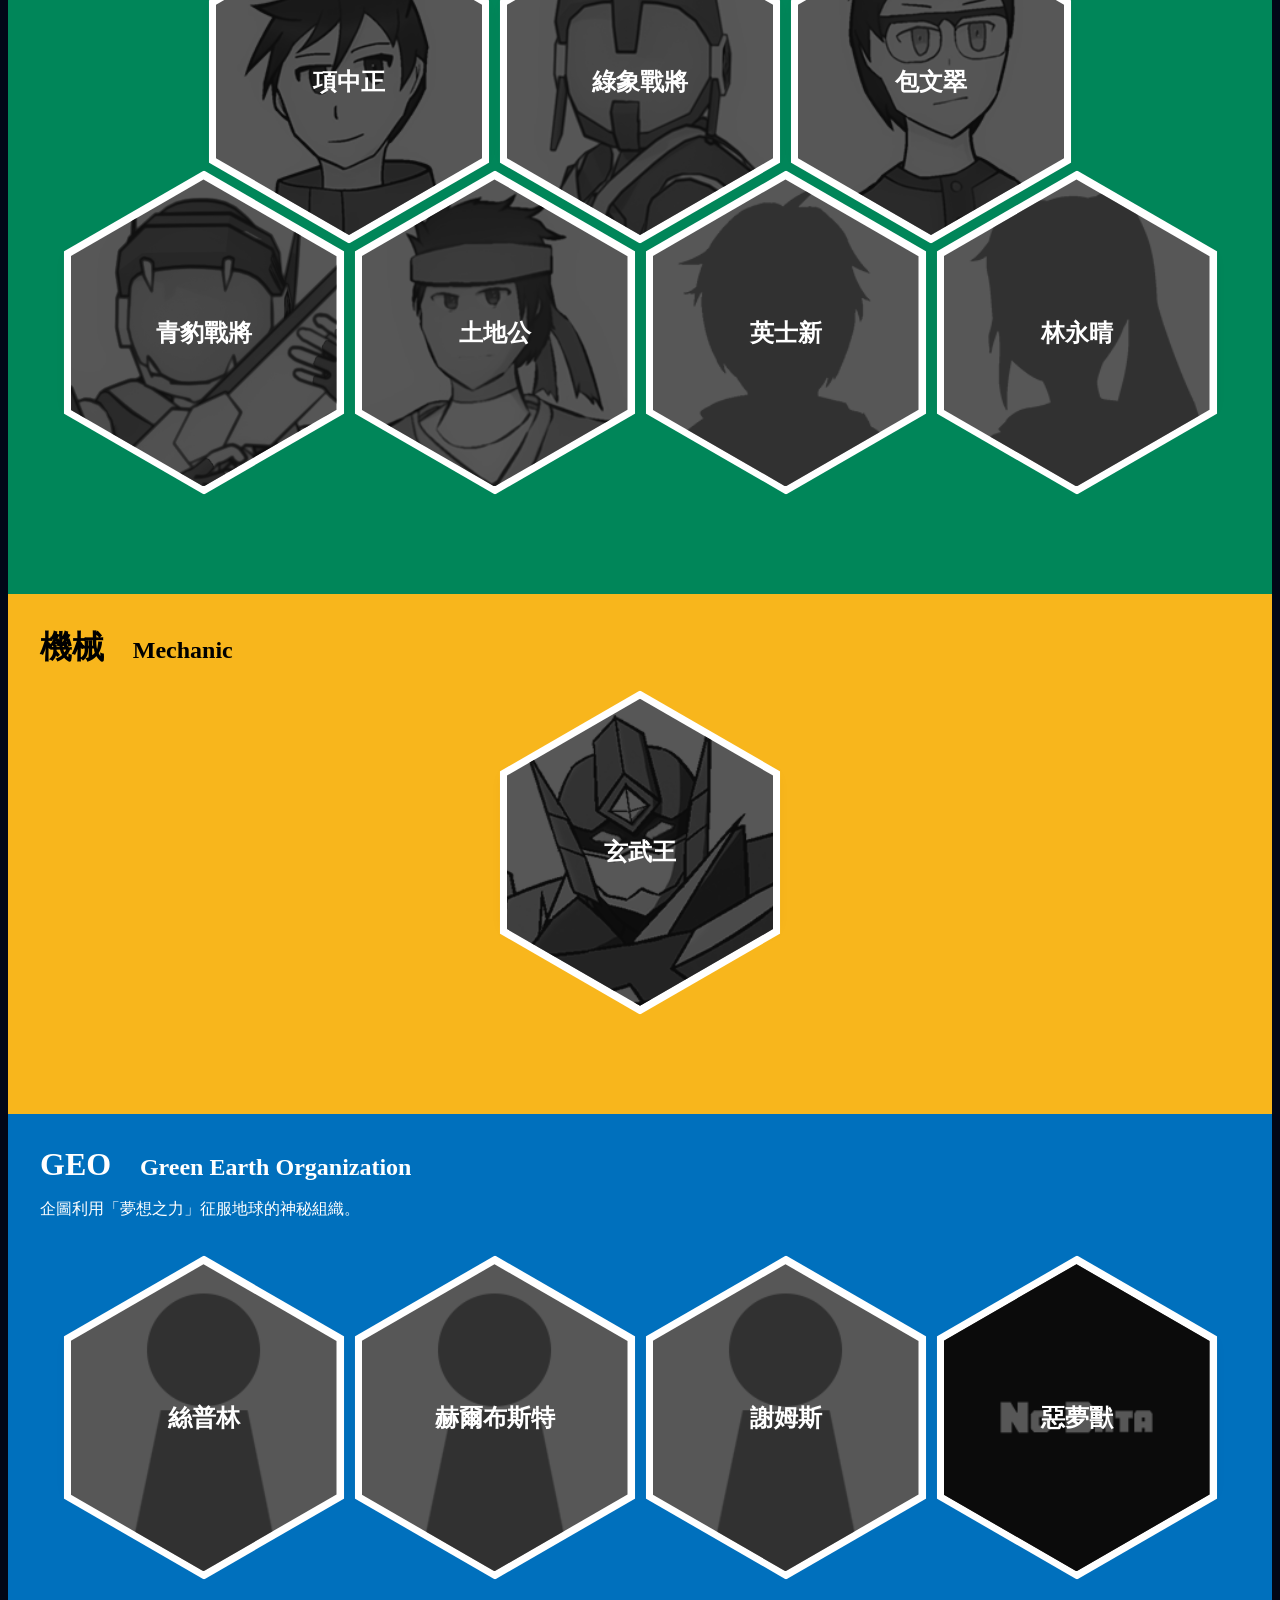
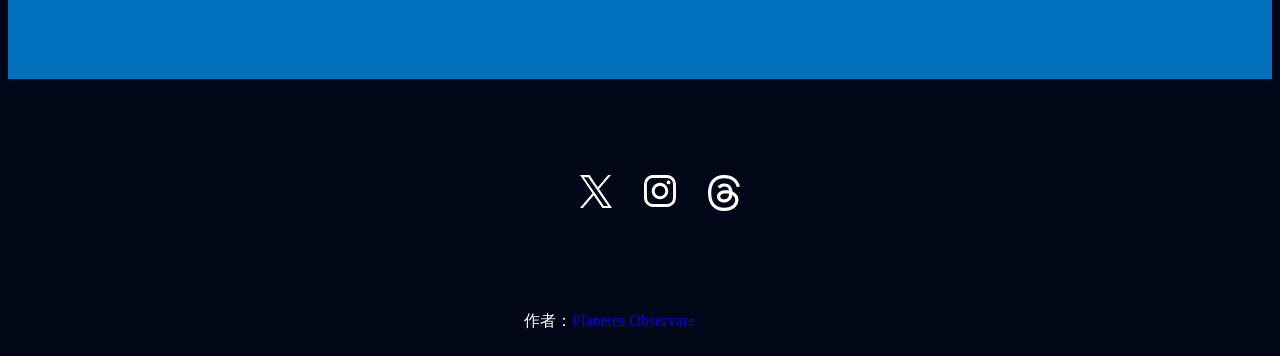
==== commit c0d75cd6: "更新Open Graph相關設定" ====
--- a/index.html
+++ b/index.html
@@ -1,10 +1,16 @@
 <!DOCTYPE html>
-<html>
+<html lang="zh-TW">
     <head>
-        <title>四獸戰將</title>
+        <title>四獸戰將-Four Beast Guardians-</title>
         <meta charset="UTF-8">
         <meta name="viewport" content="width=device-width, initial-scale=1">
         <meta http-equiv="X-UA-Compatible" content="IE=edge">
+        <meta property="og:url" content="https://wilddagger.github.io/4BeastGuardians/">
+        <meta property="og:title" content="四獸戰將-Four Beast Guardians-">
+        <meta property="og:image" content="https://wilddagger.github.io/4BeastGuardians/img/Share/OG_Share_FB.jpg">
+        <meta name="twitter:card" content="summary_large_image">
+        <meta name="twitter:site" content="@4BeastGuardians">
+        <meta name="twitter:creator" content="@planetesobs1957">
         <link href="css/normalize.css" rel="stylesheet">
         <link href="css/style.css" rel="stylesheet">
     </head>
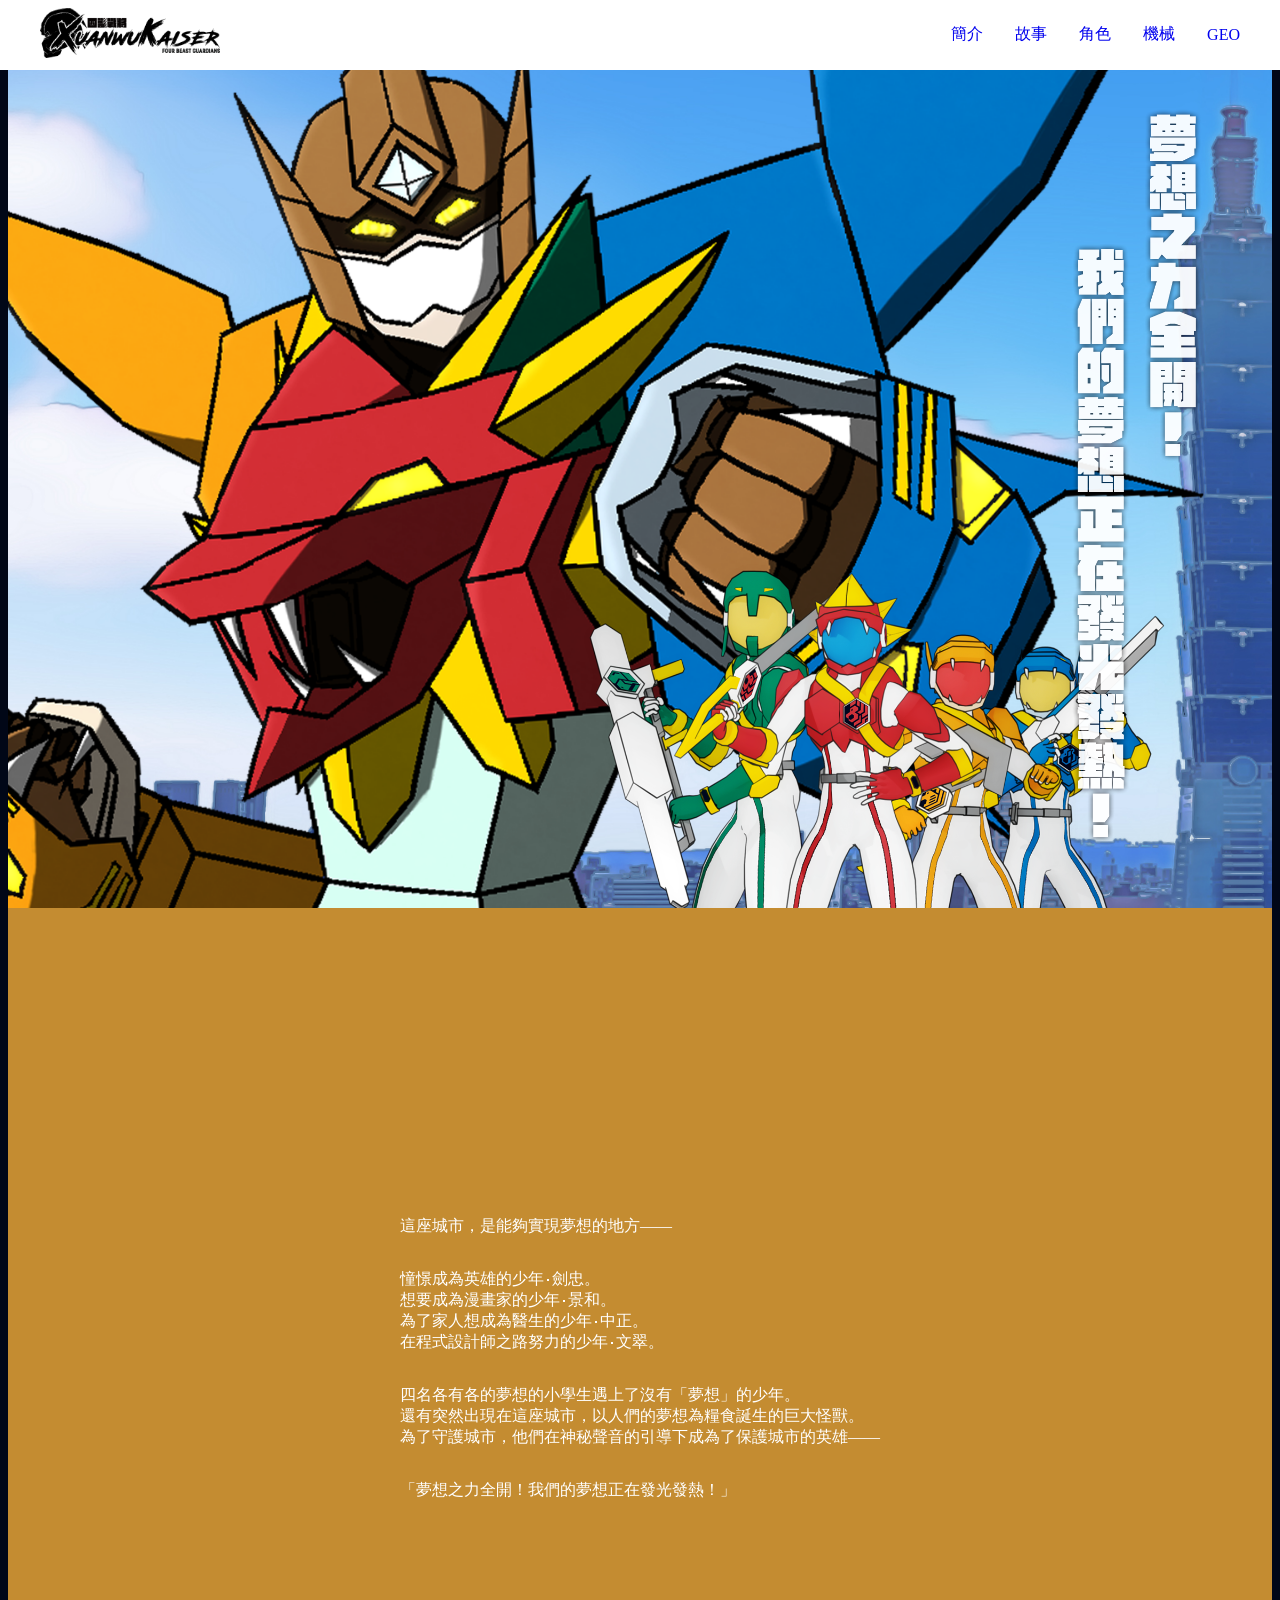
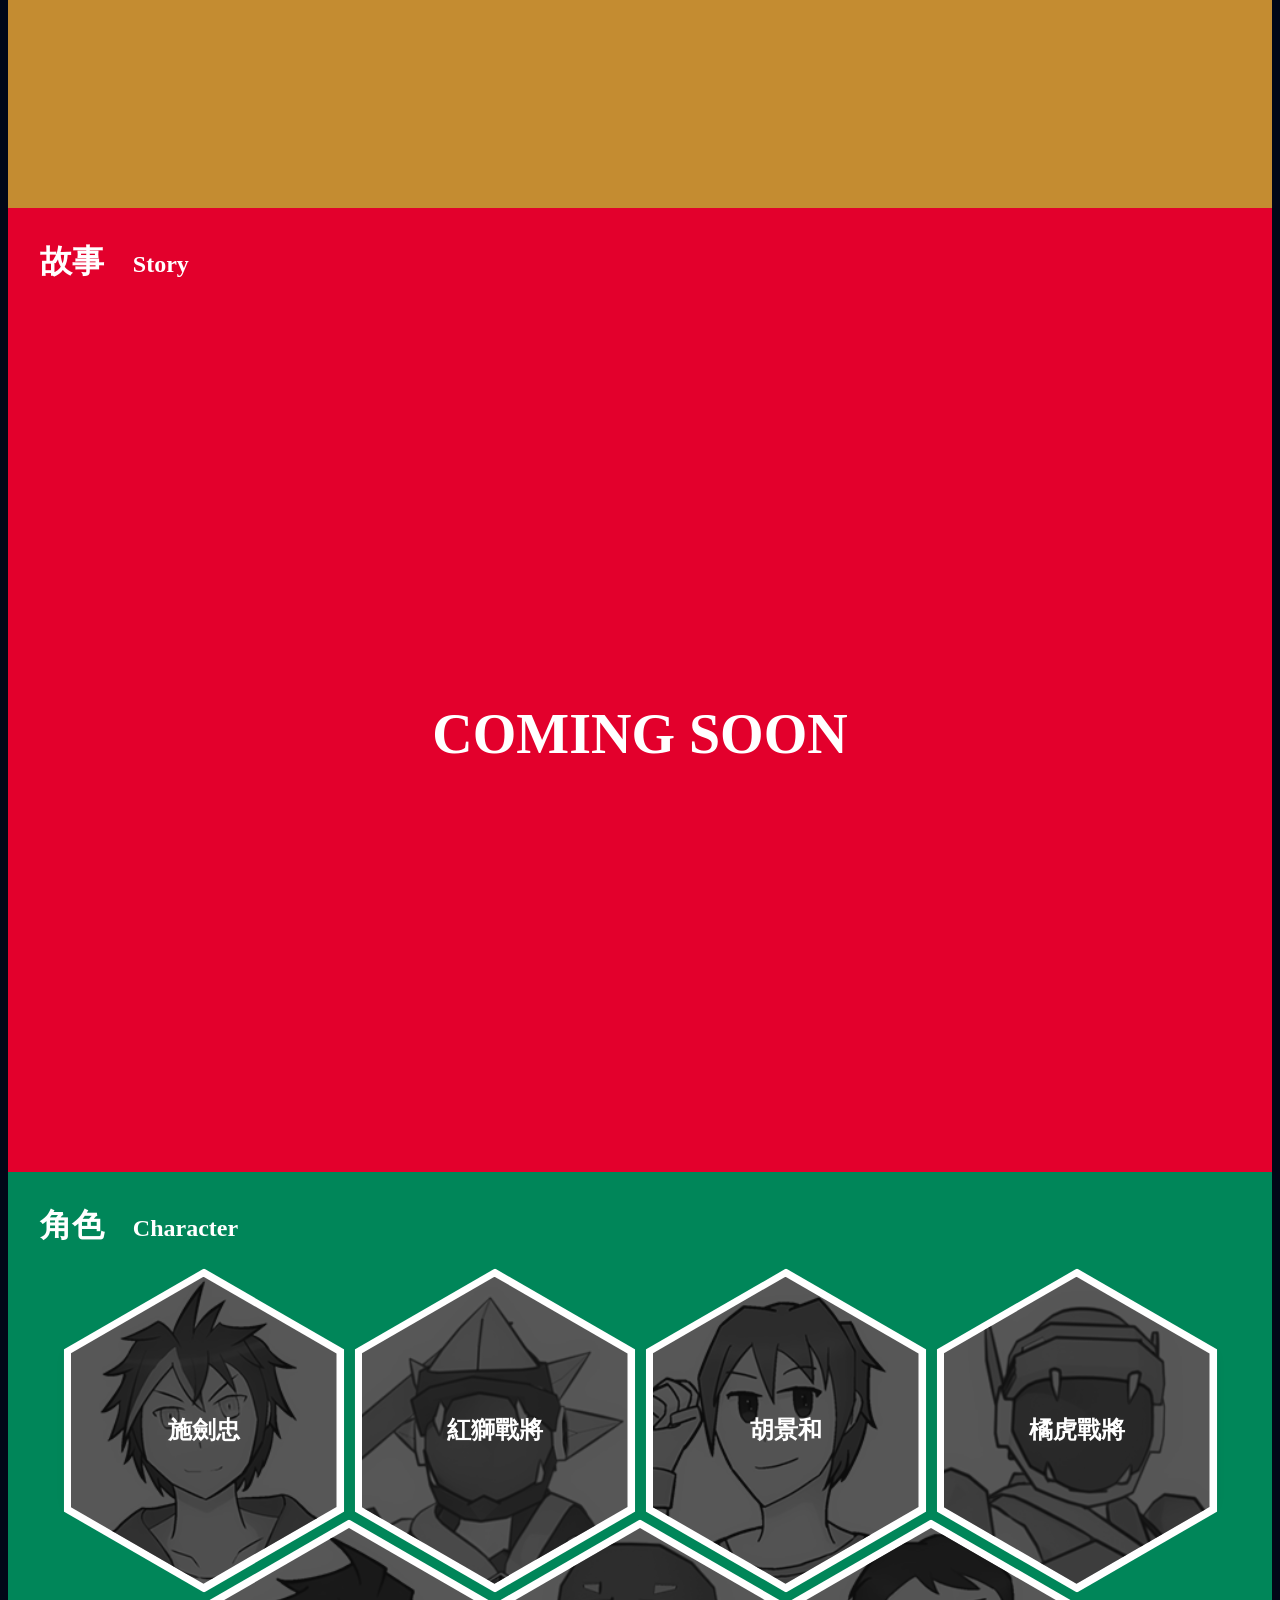
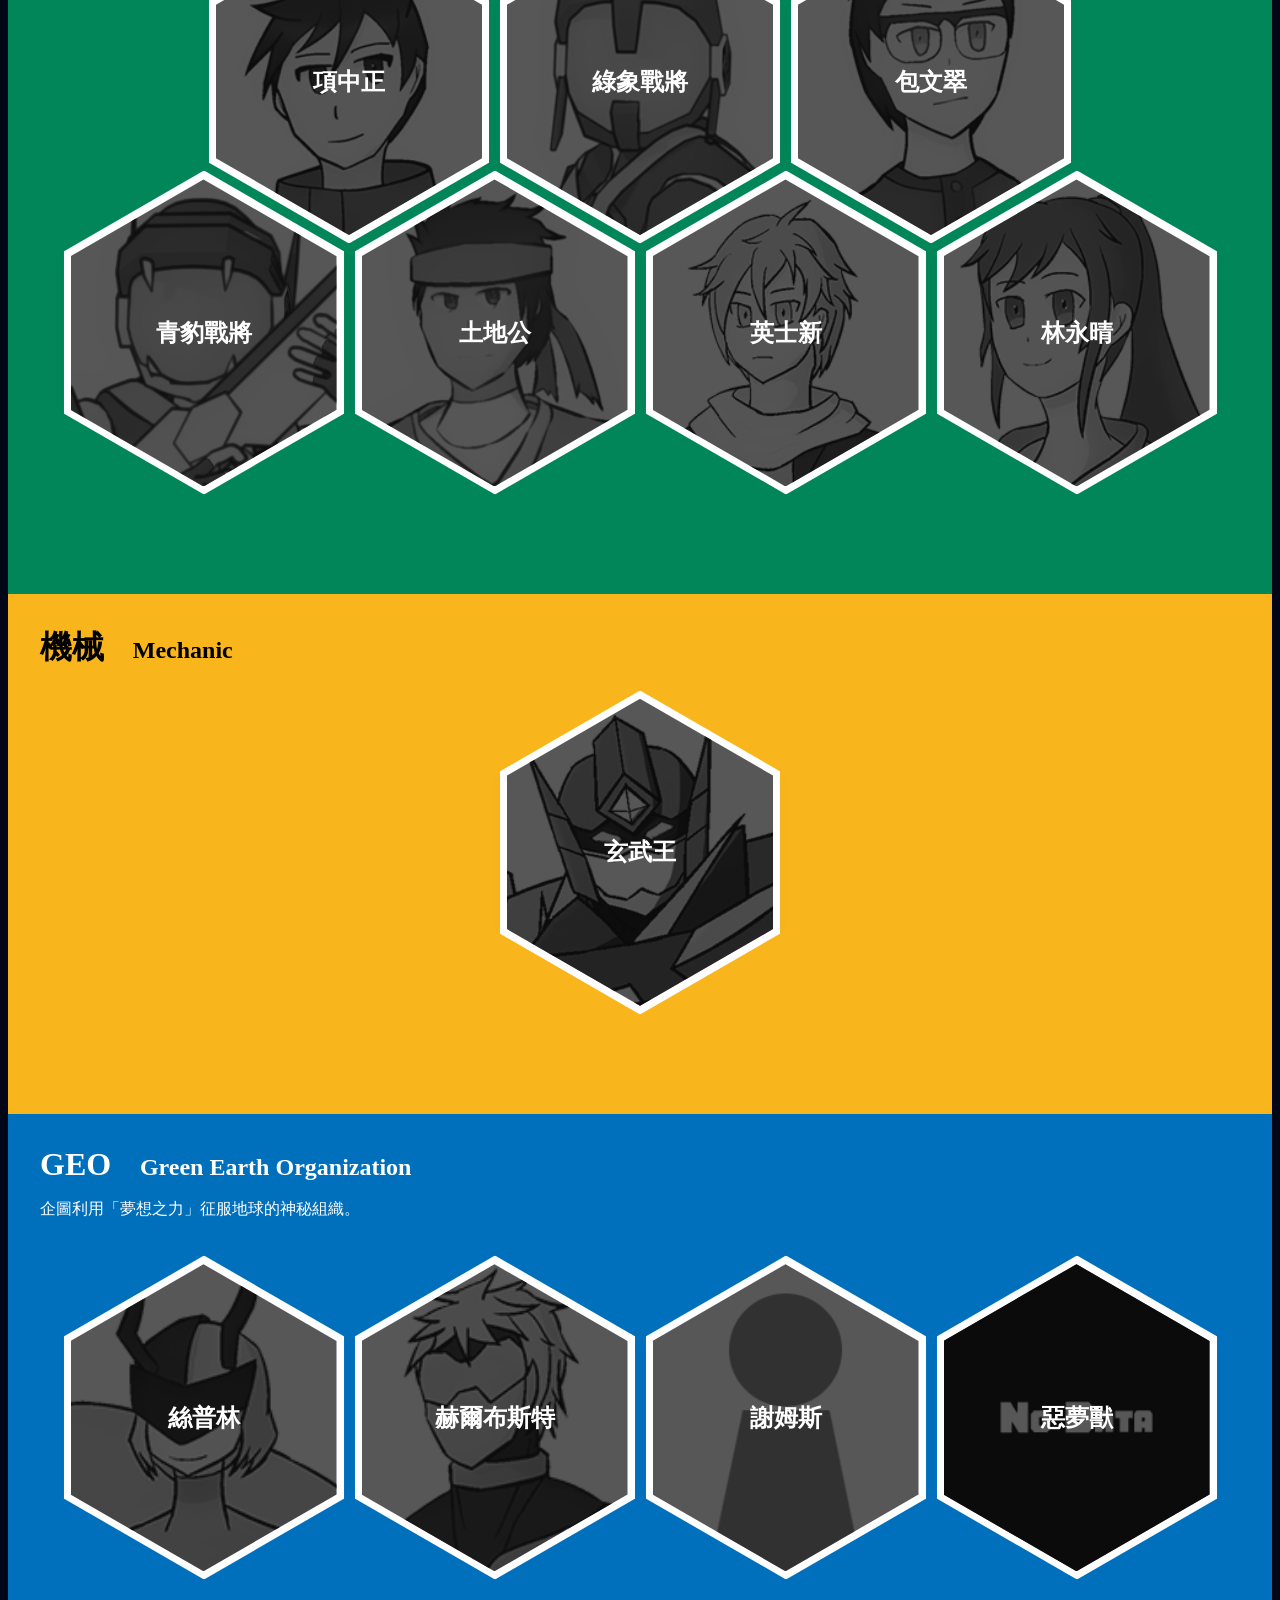
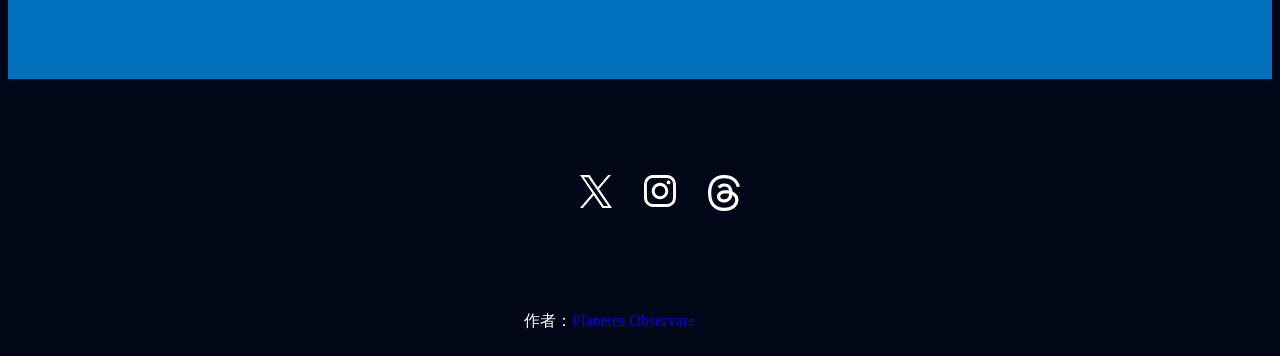
==== commit 43e4c4b4: "20241021 追加部分人物圖片" ====
--- a/index.html
+++ b/index.html
@@ -185,6 +185,7 @@
                             <img class="cell-img" src="img/Chara/Chara_06_Shixin_Icon.png">
                             <div class="cell-title">英士新</div>
                             <div class="cell-content" title="英士新">
+                                <img class="cell-content-img" src="img/Chara/Chara_06_Shixin.png" loading="lazy">
                                 <div class="cell-description">
                                     <p>開學後突然轉學與四人同班的神秘少年。</p>
                                 </div>
@@ -194,6 +195,7 @@
                             <img class="cell-img" src="img/Chara/Chara_07_Yongqing_Icon.png">
                             <div class="cell-title">林永晴</div>
                             <div class="cell-content" title="林永晴">
+                                <img class="cell-content-img" src="img/Chara/Chara_07_Yongqing.png" loading="lazy">
                                 <div class="cell-description">
                                     <p>劍忠的鄰居兼同班同學，同時也是VTuber「<ruby>紫雲哈雷<rp>(</rp><rt>Shiun Halley</rt><rp>)</rp></ruby>」的中之人。</p>
                                 </div>
@@ -228,18 +230,20 @@
                     <p>企圖利用「夢想之力」征服地球的神秘組織。</p>
                     <ul class="list">
                         <li class="cell">
-                            <img class="cell-img" src="img/Chara/Chara_00_Figure_Icon.png">
+                            <img class="cell-img" src="img/Geo/Geo_01_Spring_Icon.png">
                             <div class="cell-title">絲普林</div>
                             <div class="cell-content" title="絲普林">
+                                <img class="cell-content-img" src="img/Geo/Geo_01_Spring.png" loading="lazy">
                                 <div class="cell-description">
                                     <p>翠綠地球組織的幹部，似乎擁有很高的權限。</p>
                                 </div>
                             </div>
                         </li>
                         <li class="cell">
-                            <img class="cell-img" src="img/Chara/Chara_00_Figure_Icon.png">
+                            <img class="cell-img" src="img/Geo/Geo_02_Herbst_Icon.png">
                             <div class="cell-title">赫爾布斯特</div>
                             <div class="cell-content" title="赫爾布斯特">
+                                <img class="cell-content-img" src="img/Geo/Geo_02_Herbst.png" loading="lazy">
                                 <div class="cell-description">
                                     <p>絲普林的部下，擅長近接戰鬥但戴著面具且沉默的青年。</p>
                                 </div>
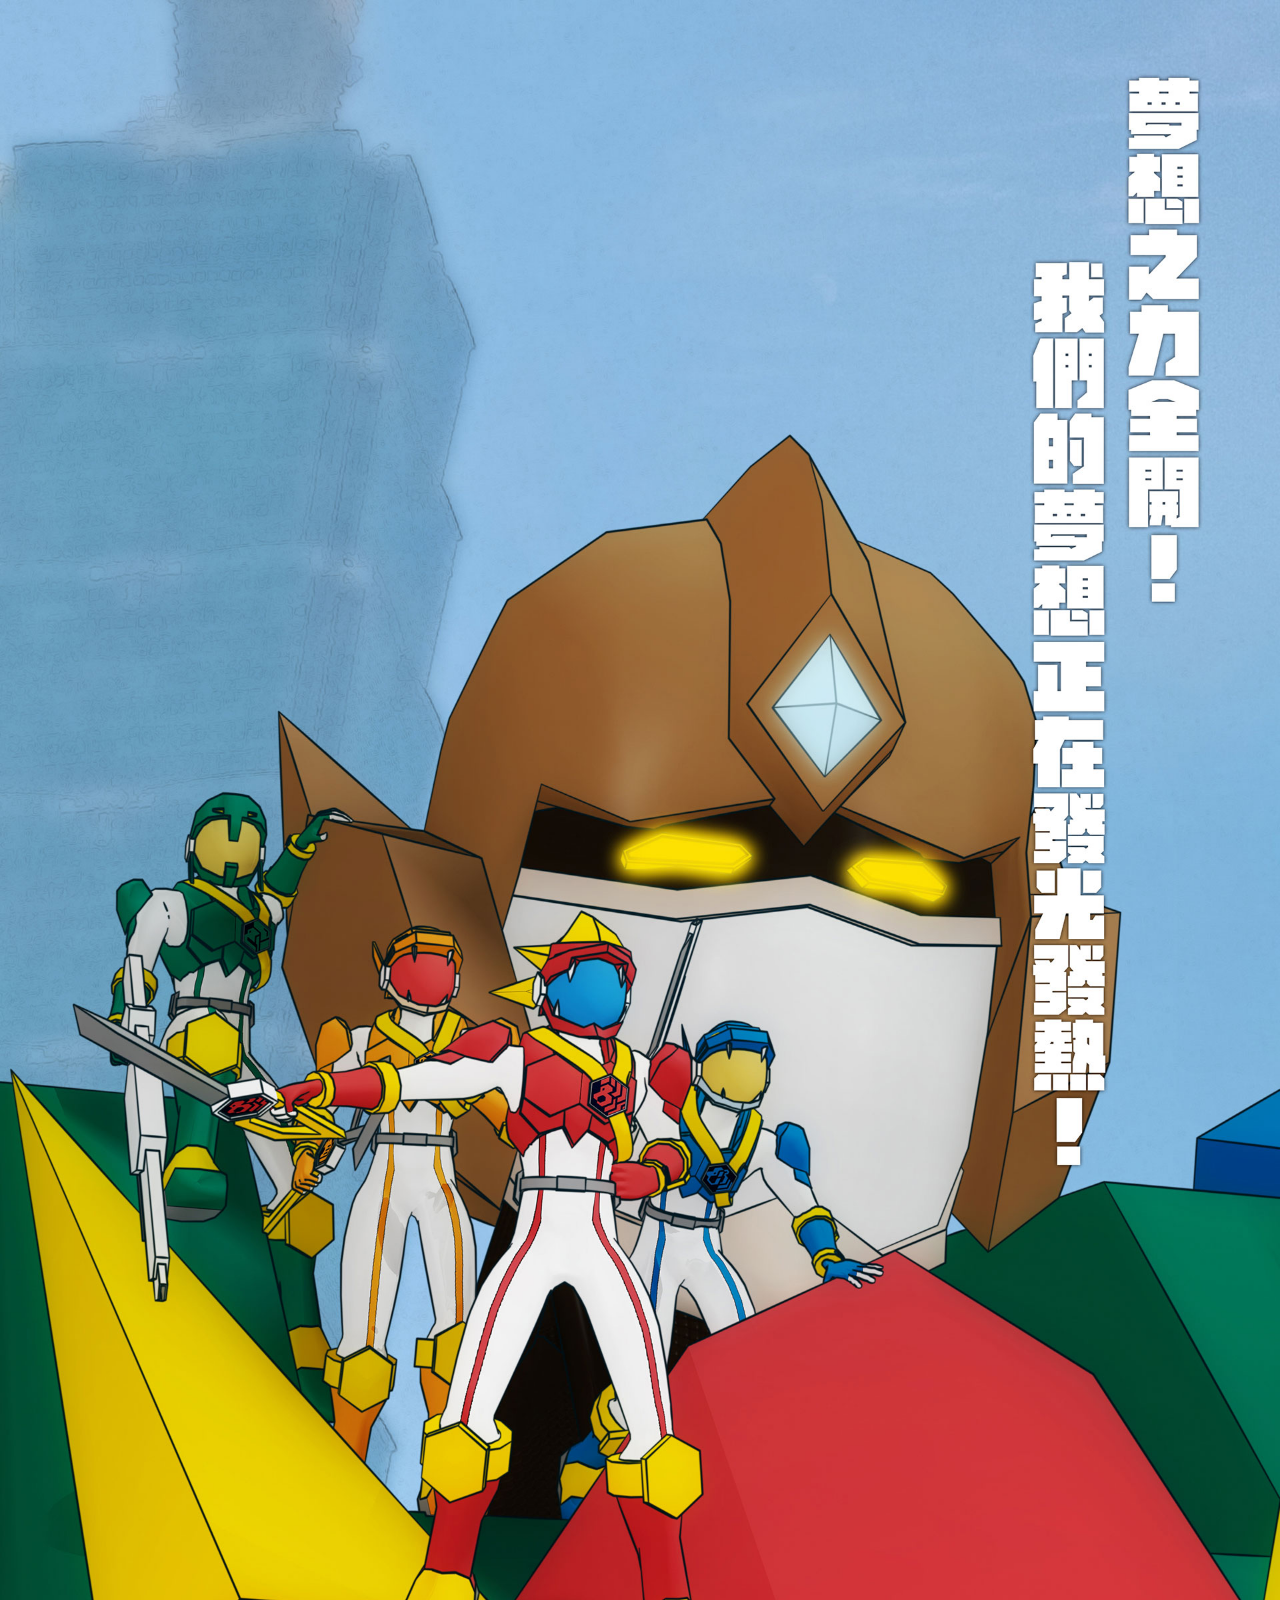
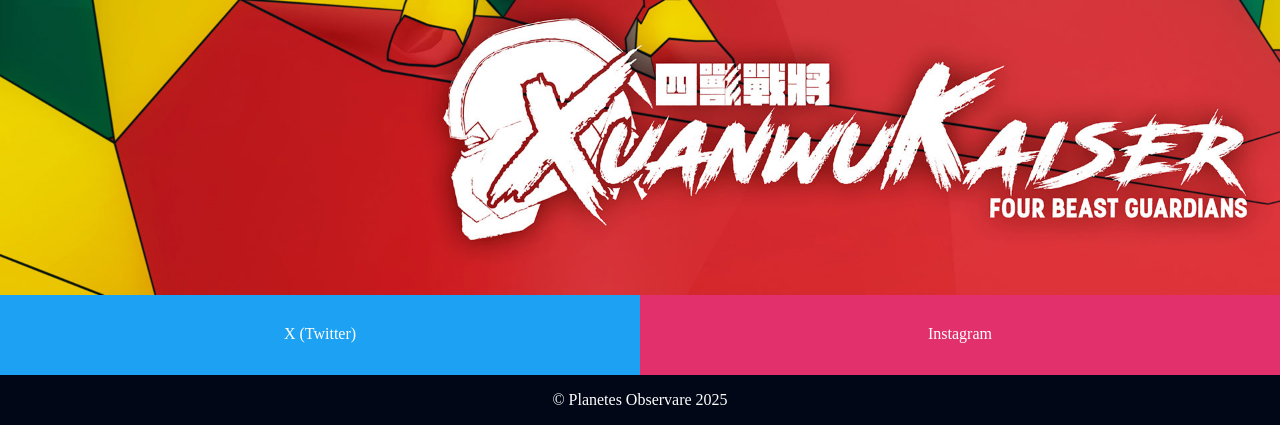
==== commit 0ddc5fe6: "準備新版本的暫時頁面" ====
--- a/index.html
+++ b/index.html
@@ -15,292 +15,16 @@
         <link href="css/style.css" rel="stylesheet">
     </head>
     <body>
-        <header>
-            <nav id="menuHeader">
-                <div class="container">
-                    <div id="mobileMenu" class="nav-menu-mobile nav-menu-selection">
-                        <a href="#sectionIntro">簡介</a>
-                        <a href="#sectionStory">故事</a>
-                        <a href="#sectionChara">角色</a>
-                        <a href="#sectionMecha">機械</a>
-                        <a href="#sectionGEO">GEO</a>
-                    </div>
-                    <div id="brandLogo">
-                        <a href="#"><img src="img/Logo/Logo_02.png"></a>
-                    </div>
-                    <div id="menu" class="nav-menu nav-menu-selection">
-                        <a href="#sectionIntro">簡介</a>
-                        <a href="#sectionStory">故事</a>
-                        <a href="#sectionChara">角色</a>
-                        <a href="#sectionMecha">機械</a>
-                        <a href="#sectionGEO">GEO</a>
-                    </div>
-    
-                    <div class="nav-menu-icon">
-                        <svg xmlns="http://www.w3.org/2000/svg" viewBox="0 0 24 24" fill="currentColor" class="size-6">
-                            <path fill-rule="evenodd" d="M3 6.75A.75.75 0 0 1 3.75 6h16.5a.75.75 0 0 1 0 1.5H3.75A.75.75 0 0 1 3 6.75ZM3 12a.75.75 0 0 1 .75-.75h16.5a.75.75 0 0 1 0 1.5H3.75A.75.75 0 0 1 3 12Zm0 5.25a.75.75 0 0 1 .75-.75h16.5a.75.75 0 0 1 0 1.5H3.75a.75.75 0 0 1-.75-.75Z" clip-rule="evenodd" />
-                          </svg>
-                          
-                    </div>
-                </div>
-            </nav>
-            <div id="sectionHero">
-                <img src="img/HeroSection/HeroSection_01.jpg">
-                <img src="img/HeroSection/HeroSection_02_XuanwuKaiser.png" class="mecha xuanwu-kaiser">
-                <img src="img/HeroSection/HeroSection_03_BluePanthar.png" class="chara blue-panthar">
-                <img src="img/HeroSection/HeroSection_04_GreenElephant.png" class="chara green-elephant">
-                <img src="img/HeroSection/HeroSection_05_OrangeTiger.png" class="chara orange-tiger">
-                <img src="img/HeroSection/HeroSection_06_RedLion.png" class="chara red-lion">
-                <img src="img/Logo/Logo_01.png" class="logo">
-                <div class="catch-copy">
-                    <img src="img/HeroSection/Catch Copy_zh-tw.png">
-                </div>
-            </div>
-        </header>
-        <main>
-            <section id="sectionIntro" class="main-section">
-                <div id="intro" class="frame container">
-                    <p>這座城市，是能夠實現夢想的地方——</p>
-                    <p>
-                        憧憬成為英雄的少年‧劍忠。<br>
-                        想要成為漫畫家的少年‧景和。<br>
-                        為了家人想成為醫生的少年‧中正。<br>
-                        在程式設計師之路努力的少年‧文翠。
-                    </p>
-                    <p>
-                        四名各有各的夢想的小學生遇上了沒有「夢想」的少年。<br>
-                        還有突然出現在這座城市，以人們的夢想為糧食誕生的巨大怪獸。<br>
-                        為了守護城市，他們在神秘聲音的引導下成為了保護城市的英雄——
-                    </p>
-                    <p>「夢想之力全開！我們的夢想正在發光發熱！」</p>
-                </div>
-            </section>
-            <section id="sectionStory" class="main-section content-section">
-                <div class="container">
-                    <h1>故事<span>Story</span></h1>
-                    <div class="frame">
-                        <p class="coming-soon">Coming Soon</p>
-                    </div>
-                </div>
-            </section>
-            <section id="sectionChara" class="main-section content-section">
-                <div class="container">
-                    <h1>角色<span>Character</span></h1>
-                    <ul class="list">
-                        <li class="cell">
-                            <img class="cell-img" src="img/Chara/Chara_01_Jianzhong_Icon.png">
-                            <div class="cell-title">施劍忠</div>
-                            <div class="cell-content" title="施劍忠">
-                                <img class="cell-content-img" src="img/Chara/Chara_01_Jianzhong.png" loading="lazy">
-                                <div class="cell-description">
-                                    <p>憧憬成為英雄的熱血少年。</p>
-                                </div>
-                            </div>
-                        </li>
-                        <li class="cell">
-                            <img class="cell-img" src="img/Chara/Chara_01_Red Lion_Icon.png">
-                            <div class="cell-title">紅獅戰將</div>
-                            <div class="cell-content" title="紅獅戰將">
-                                <img class="cell-content-img" src="img/Chara/Chara_01_Red Lion.png" loading="lazy">
-                                <div class="cell-description">
-                                    <p>劍忠利用「戰將手環」變身後的模樣。</p>
-                                    <p>烈焰獅的駕駛者兼玄武王的主駕駛。</p>
-                                </div>
-                            </div>
-                        </li>
-                        <li class="cell">
-                            <img class="cell-img" src="img/Chara/Chara_02_Jinghe_Icon.png">
-                            <div class="cell-title">胡景和</div>
-                            <div class="cell-content" title="胡景和">
-                                <img class="cell-content-img" src="img/Chara/Chara_02_Jinghe.png" loading="lazy">
-                                <div class="cell-description">
-                                    <p>個性隨和，想成為漫畫家的少年。</p>
-                                </div>
-                            </div>
-                        </li>
-                        <li class="cell">
-                            <img class="cell-img" src="img/Chara/Chara_02_Orange Tiger_Icon.png">
-                            <div class="cell-title">橘虎戰將</div>
-                            <div class="cell-content" title="橘虎戰將">
-                                <img class="cell-content-img" src="img/Chara/Chara_02_Orange Tiger.png" loading="lazy">
-                                <div class="cell-description">
-                                    <p>景和利用「戰將手環」變身後的模樣。</p>
-                                    <p>金剛虎的駕駛者兼玄武王的武裝調整。</p>
-                                </div>
-                            </div>
-                        </li>
-                        <li class="cell">
-                            <img class="cell-img" src="img/Chara/Chara_03_Zhongzheng_Icon.png">
-                            <div class="cell-title">項中正</div>
-                            <div class="cell-content" title="項中正">
-                                <img class="cell-content-img" src="img/Chara/Chara_03_Zhongzheng.png" loading="lazy">
-                                <div class="cell-description">
-                                    <p>最會照顧人但也很行動派，為了家人期望能成為醫生的少年。</p>
-                                </div>
-                            </div>
-                        </li>
-                        <li class="cell">
-                            <img class="cell-img" src="img/Chara/Chara_03_Green Elephant_Icon.png">
-                            <div class="cell-title">綠象戰將</div>
-                            <div class="cell-content" title="綠象戰將">
-                                <img class="cell-content-img" src="img/Chara/Chara_03_Green Elephant.png" loading="lazy">
-                                <div class="cell-description">
-                                    <p>中正利用「戰將手環」變身後的模樣。</p>
-                                    <p>風暴象的駕駛者兼全隊狀態管理擔當。</p>
-                                </div>
-                            </div>
-                        </li>
-                        <li class="cell">
-                            <img class="cell-img" src="img/Chara/Chara_04_Wencui_Icon.png">
-                            <div class="cell-title">包文翠</div>
-                            <div class="cell-content" title="包文翠">
-                                <img class="cell-content-img" src="img/Chara/Chara_04_Wencui.png" loading="lazy">
-                                <div class="cell-description">
-                                    <p>四人中知識最淵博，正在程式設計師之路努力的少年。</p>
-                                </div>
-                            </div>
-                        </li>
-                        <li class="cell">
-                            <img class="cell-img" src="img/Chara/Chara_04_Blue Panther_Icon.png">
-                            <div class="cell-title">青豹戰將</div>
-                            <div class="cell-content" title="青豹戰將">
-                                <img class="cell-content-img" src="img/Chara/Chara_04_Blue Panther.png" loading="lazy">
-                                <div class="cell-description">
-                                    <p>劍忠利用「戰將手環」變身後的模樣。</p>
-                                    <p>洪流豹的駕駛者兼玄武王的機體狀態管理擔當。</p>
-                                </div>
-                            </div>
-                        </li>
-                        <li class="cell">
-                            <img class="cell-img" src="img/Chara/Chara_05_Tudigong_Icon.png">
-                            <div class="cell-title">土地公</div>
-                            <div class="cell-content" title="土地公">
-                                <img class="cell-content-img" src="img/Chara/Chara_05_Tudigong.png" loading="lazy">
-                                <div class="cell-description">
-                                    <p>擁有不可思議的「夢想之力」，並選中四人駕駛四獸機組的神秘青年。</p>
-                                </div>
-                            </div>
-                        </li>
-                        <li class="cell">
-                            <img class="cell-img" src="img/Chara/Chara_06_Shixin_Icon.png">
-                            <div class="cell-title">英士新</div>
-                            <div class="cell-content" title="英士新">
-                                <img class="cell-content-img" src="img/Chara/Chara_06_Shixin.png" loading="lazy">
-                                <div class="cell-description">
-                                    <p>開學後突然轉學與四人同班的神秘少年。</p>
-                                </div>
-                            </div>
-                        </li>
-                        <li class="cell">
-                            <img class="cell-img" src="img/Chara/Chara_07_Yongqing_Icon.png">
-                            <div class="cell-title">林永晴</div>
-                            <div class="cell-content" title="林永晴">
-                                <img class="cell-content-img" src="img/Chara/Chara_07_Yongqing.png" loading="lazy">
-                                <div class="cell-description">
-                                    <p>劍忠的鄰居兼同班同學，同時也是VTuber「<ruby>紫雲哈雷<rp>(</rp><rt>Shiun Halley</rt><rp>)</rp></ruby>」的中之人。</p>
-                                </div>
-                            </div>
-                        </li>
-                        <li class="cell hidden"></li>
-                    </ul>
-                </div>
-            </section>
-            <section id="sectionMecha" class="main-section content-section">
-                <div class="container">
-                    <h1>機械<span>Mechanic</span></h1>
-                    <ul class="list">
-                        <li class="cell">
-                            <img class="cell-img" src="img/Mecha/Mecha_01_XuanwuKaiser_Icon.png">
-                            <div class="cell-title">玄武王</div>
-                            <div class="cell-content" title="玄武王">
-                                <img class="cell-content-img" src="img/Mecha/Mecha_01_XuanwuKaiser.png" loading="lazy">
-                                <div class="cell-description">
-                                    <p>從劍忠的夢中誕生，並藉由土地公給予的夢想之力而得以實體化，作為這座城市中所有夢想的守護者，與侵襲城市的惡夢獸戰鬥的巨大機器人。</p>
-                                    <p>組成機組：烈焰獅、金剛虎、風暴象、洪流豹</p>
-                                </div>
-                            </div>
-                        </li>
-                        <li class="cell hidden"></li>
-                    </ul>
-                </div>
-            </section>
-            <section id="sectionGEO" class="main-section content-section">
-                <div class="container">
-                    <h1>GEO<span>Green Earth Organization</span></h1>
-                    <p>企圖利用「夢想之力」征服地球的神秘組織。</p>
-                    <ul class="list">
-                        <li class="cell">
-                            <img class="cell-img" src="img/Geo/Geo_01_Spring_Icon.png">
-                            <div class="cell-title">絲普林</div>
-                            <div class="cell-content" title="絲普林">
-                                <img class="cell-content-img" src="img/Geo/Geo_01_Spring.png" loading="lazy">
-                                <div class="cell-description">
-                                    <p>翠綠地球組織的幹部，似乎擁有很高的權限。</p>
-                                </div>
-                            </div>
-                        </li>
-                        <li class="cell">
-                            <img class="cell-img" src="img/Geo/Geo_02_Herbst_Icon.png">
-                            <div class="cell-title">赫爾布斯特</div>
-                            <div class="cell-content" title="赫爾布斯特">
-                                <img class="cell-content-img" src="img/Geo/Geo_02_Herbst.png" loading="lazy">
-                                <div class="cell-description">
-                                    <p>絲普林的部下，擅長近接戰鬥但戴著面具且沉默的青年。</p>
-                                </div>
-                            </div>
-                        </li>
-                        <li class="cell">
-                            <img class="cell-img" src="img/Chara/Chara_00_Figure_Icon.png">
-                            <div class="cell-title">謝姆斯</div>
-                            <div class="cell-content" title="謝姆斯">
-                                <div class="cell-description">
-                                    <p>絲普林的部下，是名科學家。</p>
-                                </div>
-                            </div>
-                        </li>
-                        <li class="cell">
-                            <img class="cell-img" src="img/Geo/Geo_00_NoData.png">
-                            <div class="cell-title">惡夢獸</div>
-                            <div class="cell-content" title="惡夢獸">
-                                <div class="cell-description">
-                                    <p>翠綠地球組織惡用夢想之力，將人類的夢想實體化出來的怪獸。</p>
-                                    <p>分為怪人型態的「<ruby>克萊普托<rp>(</rp><rt>Crypto</rt><rp>)</rp></ruby>」與巨獸型態的「<ruby>范涅羅茲<rp>(</rp><rt>Phaneroz</rt><rp>)</rp></ruby>」兩種類型。</p>
-                                </div>
-                            </div>
-                        </li>
-                        <li class="cell hidden"></li>
-                    </ul>
-                </div>
-            </section>
-        </main>
-        <footer>
-            <div class="container">
-                <ul class="social-icon">
-                    <li class="social-icon item">
-                        <a class="social-icon link x-twitter" href="https://x.com/4BeastGuardians"><img src="img/Footer/x_logo.svg"></a>
-                    </li>
-                    <li class="social-icon item">
-                        <a class="social-icon link instagram" href="https://www.instagram.com/4BeastGuardians"><img src="img/Footer/instagram_logo.svg"></a>
-                    </li>
-                    <li class="social-icon item">
-                        <a class="social-icon link threads" href="https://www.threads.net/@4beastguardians"><img src="img/Footer/threads_logo.svg"></a>
-                    </li>
-                </ul>
-                <div>
-                    <p>作者：<a href="https://x.com/planetesobs1957">Planetes Observare</a></p>
-                </div>
-            </div>
-        </footer>
-        <div id="modal" class="modal">
-            <div class="modal-body">
-                <div class="modal-content"></div>
-                <div class="modal-footer">
-                    <h1 class="modal-title">Title</h1>
-                    <button>Close</button>
-                </div>
+        <div class="main-container">
+            <img class="main-poster" src="img/poster_20251227.jpg">
+            <div class="sns">
+                <a class="x-twitter" href="https://x.com/4BeastGuardians">X (Twitter)</a>
+                <a class="instagram" href="https://www.instagram.com/4beastguardians/">Instagram</a>
             </div>
         </div>
+        <footer>
+            <p>&copy; Planetes Observare 2025</p>
+        </footer>
         <script src="https://cdn.jsdelivr.net/npm/gsap@3.12.5/dist/gsap.min.js"></script>
-        <script src="js/index.js"></script>
     </body>
 </html>
--- a/css/style.css
+++ b/css/style.css
@@ -3,535 +3,56 @@
     color: #fff;
 }
 
-/* Main */
-.container {
-    max-width: 1200px;
-    margin: 0 auto;
-    padding: 0;
+.main-container {
+    width: 100%;
+    text-align: center;
+    padding: 0 0;
+    margin: 0 0;
 }
 
-a {
-    text-decoration: none;
+.main-poster {
+    width: 100%;
+    height: auto;
+    display: block;
+    margin: 0 auto;
 }
 
-/* Navigation */
-nav#menuHeader {
-    padding: 0.5em 0;
-    position: fixed;
-    top: 0;
-    left: 0;
-    right: 0;
-    background-color: #fff;
-    color: #000;
-    z-index: 400;
-}
-
-nav .container {
+.sns {
+    width: 100%;
+    height: 5em;
     display: flex;
-    justify-content: space-between;
-    align-items: center;
-}
-
-#brandLogo img {
-    width: 180px;
-}
-
-nav .nav-menu {
-    display: none;
-}
-
-nav .nav-menu-mobile {
-    position: absolute;
-    display: flex;
-    flex-direction: column;
-    background-color: #fff;
-    top: 80px;
-    right: 32px;
-    gap: 16px;
-    padding: 16px;
-    align-items: center;
-    opacity: 0;
-    pointer-events: none;
-}
-
-nav .nav-menu-mobile.active {
-    opacity: 1;
-    pointer-events: auto;
-}
-
-nav .nav-menu-icon svg{
-    width: 32px;
-    display: flex;
-}
-
-nav .nav-menu-icon {
-    padding: 4px;
-    cursor: pointer;
-    display: block;
-}
-
-@media (min-width: 900px) {
-    nav .nav-menu-mobile,
-    nav .nav-menu-icon {
-        display: none;
-    }
-
-    nav .nav-menu {
-        display: flex;
-        gap: 32px;
-        align-items: center;
-
-    }
-}
-
-/* Hero Section */
-#sectionHero {
-    width: 100%;
-    height: 100vh;
-    overflow: hidden;
-    position: relative;
-}
-
-#sectionHero img {
-    width: 100%;
-    height: 100%;
-    object-fit: cover;
-    object-position: top;
-}
-
-#sectionHero img.mecha, #sectionHero img.chara{
-    position: absolute;
-}
-
-#sectionHero img.mecha.xuanwu-kaiser {
-    left: -15%;
-    z-index: 100;
-    width: auto;
-    height: 100%;
-}
-
-#sectionHero img.chara {
-    width: 40vw;
-    height: auto;
-}
-
-#sectionHero img.chara.blue-panthar {
-    bottom: 0%;
-    right: -12%;
-    z-index: 200;
-}
-
-#sectionHero img.chara.green-elephant {
-    bottom: 0%;
-    right: 40%;
-    z-index: 210;
-}
-
-#sectionHero img.chara.orange-tiger {
-    bottom: 0%;
-    right: 3%;
-    z-index: 220;
-}
-
-#sectionHero img.chara.red-lion {
-    bottom: 0%;
-    right: 20%;
-    z-index: 230;
-}
-
-#sectionHero .catch-copy {
-    position: absolute;
-    right: 5%;
-    top: 12%;
-    z-index: 300;
-}
-
-#sectionHero .catch-copy img {
-    height: 55vh;
-    width: auto;
-}
-
-#sectionHero .logo {
-    position: absolute;
-    bottom: 1.5%;
-    left: 50%;
-    transform: translateX(-50%);
-    max-width: 600px;
-    height: auto;
-    z-index: 250;
-    filter: drop-shadow(1px 1px 3px rgba(0,0,0,0.75));
-}
-
-@media (min-width: 900px) {
-    #sectionHero img.mecha.xuanwu-kaiser {
-        left: -2%;
-        z-index: 100;
-        width: auto;
-        height: 100%;
-    }
-
-    #sectionHero img.chara {
-        width: 25vw;
-        height: auto;
-    }
-
-    #sectionHero img.chara.blue-panthar {
-        right: 3.5%;
-    }
-
-    #sectionHero img.chara.green-elephant {
-        right: 33%;
-    }
-    
-    #sectionHero img.chara.orange-tiger {
-        right: 12.5%;
-    }
-    
-    #sectionHero img.chara.red-lion {
-        right: 22.5%;
-    }
-
-    #sectionHero .catch-copy img {
-        height: 80vh;
-    }
-}
-
-/* Section */
-#sectionIntro {
-    background-color: #c48c31;
-    color: #fff;
-    height: 100vh;
-    display: flex;
-    align-items: center;
-    align-content: center;
-}
-
-#sectionIntro p {
-    margin: 0;
-    padding: 16px 0;
-}
-
-#sectionStory {
-    background-color: #e3002c;
-    color: #fff;
-    height: 100vh;
-}
-
-#sectionStory .container {
-    height: 100%;
-}
-
-#sectionStory .container .frame {
-    height: 100%;
-    display: flex;
-    align-items: center;
-    align-content: center;
-}
-
-#sectionStory .container .frame .coming-soon {
-    margin: 0 auto;
-    padding: 0;
-    text-transform: uppercase;
-    font-size: 3.5em;
-    font-weight: bold;
-}
-
-#sectionChara {
-    background-color: #008659;
-    color: #fff
-}
-
-#sectionMecha {
-    background-color: #f8b61c;
-    color: #000 !important;
-}
-
-#sectionGEO {
-    background-color: #0070bd;
-    color: #fff;
-}
-
-.main-section {
-    margin: 0 auto;
-    padding: 0;
-}
-
-.content-section {
-    padding-top: 2em;
-    padding-bottom: 2em;
-}
-
-/* Title */
-
-.main-section > .container > h1 {
-    font-size: 2em;
-    margin: 0;
-}
-
-.main-section > .container > h1 > span {
-    font-size: 0.75em;
-    padding-left: 1.2em;
-}
-
-/* List */
-.main-section .list {
-    display: -webkit-box;
-    display: flex;
-    flex-wrap: wrap;
-    list-style: none;
-    -webkit-box-pack: center;
-    justify-content: center;
-    -webkit-box-align: center;
-    align-items: center;
-    max-width: 1200px;
-    margin: 0 auto;
-    padding: 0 0 160px;
-    transform: translateY(40px);
-}
-
-.main-section .list .cell {
-    -webkit-box-flex: 0;
-    flex: 0 1 250px;
-    max-width: 250px;
-    height: 137.5px;
-    margin: 65.4px 12.5px 32.5px;
-    position: relative;
-    padding: 0.5em;
-    text-align: center;
-    z-index: 1;
-    box-shadow: 0px 0px 15px 0 rgba(0, 0, 0, 0.1);
-    cursor: pointer;
-}
-
-.main-section .list .cell .cell-img {
-    object-fit: cover;
-    object-position: center;
-    filter: grayscale(100%);
-}
-
-.main-section .list .cell .cell-title {
-    height: 100%;
-    display: -webkit-box;
-    display: flex;
-    -webkit-box-orient: vertical;
-    -webkit-box-direction: normal;
-    flex-direction: column;
-    -webkit-box-pack: center;
-    justify-content: center;
-    -webkit-hyphens: auto;
-    hyphens: auto;
-    word-break: break-word;
-    text-transform: uppercase;
-    color: #fff;
-    font-weight: 700;
-    font-size: 1.5em;
-    transition: opacity 350ms;
-}
-
-.main-section .list .cell .cell-content {
-    display: none;
-}
-
-.main-section .list .cell::before,
-.main-section .list .cell::after {
-    content: '';
-}
-
-.main-section .list .cell::before,
-.main-section .list .cell::after,
-.main-section .list .cell-img {
-    top: -50%;
-    left: 0;
-    width: 100%;
-    height: 200%;
-    display: block;
-    position: absolute;
-    -webkit-clip-path: polygon(50% 0%, 100% 25%, 100% 75%, 50% 100%, 0% 75%, 0% 25%);
-    clip-path: polygon(50% 0%, 100% 25%, 100% 75%, 50% 100%, 0% 75%, 0% 25%);
-    z-index: -1;
-}
-
-.main-section .list .cell::before {
-    background: #fff;
-    transform: scale(1.055);
-}
-.main-section .list .cell::after {
-    background: #111;
-    opacity: 0.7;
-    -webkit-transition: opacity 350ms;
-    transition: opacity 350ms;
-}
-
-.main-section .list .cell:hover .cell-img {
-    filter: grayscale(0%);
-}
-.main-section .list .cell:hover .cell-title {
-    opacity: 0;
-}
-.main-section .list .cell:hover::before {
-    background: #f8b61c;
-}
-.main-section .list .cell:hover::after {
-    opacity: 0;
-}
-.main-section .list .cell.hidden {
-    display: none;
-    opacity: 0;
-    width: 250px;
-    margin: 0 12.5px;
-    cursor: default;
-}
-
-/* Responsive */
-@media (max-width: 600px) {
-    .main-section .list .cell {
-        margin: 90px 25px;
-    }
-}
-
-@media (min-width: 600px) and (max-width: 900px) {
-    .main-section .list .cell:nth-child(3n) {
-        margin-right: calc(50% - 175px);
-        margin-left: calc(50% - 175px);
-    }
-    .main-section .list .cell:nth-child(3n + 5) {
-        display: block;
-
-    }
-}
-
-@media (min-width: 900px) and (max-width: 1200px) {
-    .main-section .list .cell:nth-child(5n + 4) {
-        margin-left: calc(50% - 325px);
-    }
-    .main-section .list .cell:nth-child(5n + 5) {
-        margin-right: calc(50% - 325px);
-    }
-    .main-section .list .cell.hidden:nth-child(5n),
-    .main-section .list .cell.hidden:nth-child(5n + 3) {
-        display: block;
-    }
-}
-@media (min-width: 1200px) {
-    .main-section .list .cell:nth-child(7n + 5) {
-        margin-left: calc(50% - 450px);
-    }
-    .main-section .list .cell:nth-child(7n + 7),
-    .main-section .list .cell:nth-child(7n + 5):nth-child(2) {
-        margin-right: calc(50% - 450px);
-    }
-    .main-section .list .cell.hidden:nth-child(7n + 7)
-    .main-section .list .cell.hidden:nth-child(7n + 9)
-    .main-section .list .cell.hidden:nth-child(7n + 11) {
-        display: block;
-    }
-}
-
-/* Modal */
-.modal {
-    display: none;
-    position: fixed;
-    inset: 0;
-    z-index: 10000;
-    background-color: rgba(0,0,0,0.75);
-    padding: 40px;
-    overflow: auto;
     justify-content: center;
     align-items: center;
 }
 
-.modal.open {
-    display: flex;
+.sns a {
+    flex: 1;
+    text-align: center;
+    padding: 1em;
+    text-decoration: none;
+    box-sizing: border-box; /* 讓 padding 包含在高度內 */
+    height: 100%; /* 填滿父元素高度 */
+    display: flex; /* 讓文字可以垂直置中 */
+    align-items: center;
+    justify-content: center;
+    font-weight: 400;
+    transition: 0.25s;
 }
 
-.modal-body {
-    min-width: 60vw;
-    max-width: 80vw;
-    height: 50%;
-    padding: 20px;
+.sns a.x-twitter {
+    background-color: #1DA1F2;
     color: #fff;
-    border-width: 120px;
-    border-style: solid;
-    border-color: transparent;
-    border-image: url('../img/Modal/Modal.svg') 225 305 fill stretch;
 }
 
-.modal-content {
-    height: 80%;
-    overflow-x: hidden;
-    overflow-y: auto;
-    display: flex;
-    flex-direction: column;
+.sns a.instagram {
+    background-color: #E1306C;
+    color: #fff;
 }
 
-.modal-content .cell-content-img {
-    flex: 1;
-    max-width: 200px;
-    height: auto;
+.sns a:hover {
+    font-weight: 900;
 }
 
-.modal-content .cell-description {
-    flex: 1;
-}
-
-.modal-footer {
-    display: flex;
-    align-items: center;
-    justify-content: space-between;
-}
-
-.modal-footer h1{
-    display: inline-block;
-    font-size: 1.5em;
-}
-
-.modal-footer button {
-    border-width: 20px;
-    border-style: solid;
-    border-color: transparent;
-    border-image: url('../img/Modal/Modal.svg') 225 305 fill stretch;
-    color: #fff;
-    background-color: transparent;
-}
-
-.modal-footer button:hover {
-    border-image: url('../img/Modal/Modal_Hover.svg') 225 305 fill stretch;
-}
-
-body.modal-open {
-    overflow: hidden;
-}
-
-@media (min-width: 900px) {
-    .modal-content {
-        flex-direction: row-reverse;
-        justify-content: space-between;
-        align-items: flex-start;
-    }
-}
-
-/* Footer */
 footer {
-    display: flex;
-    justify-content: center;
-}
-
-footer .social-icon {
-    margin: 2em auto;
-    max-width: 640px;
-    display: flex;
-}
-
-footer .social-icon .item {
-    list-style: none;
-}
-
-footer .social-icon .link {
-    display: inline-block;
-}
-
-footer .social-icon .link img {
-    width: 2em;
-    height: auto;
-    padding: 0 1em;
+    text-align: center;
 }
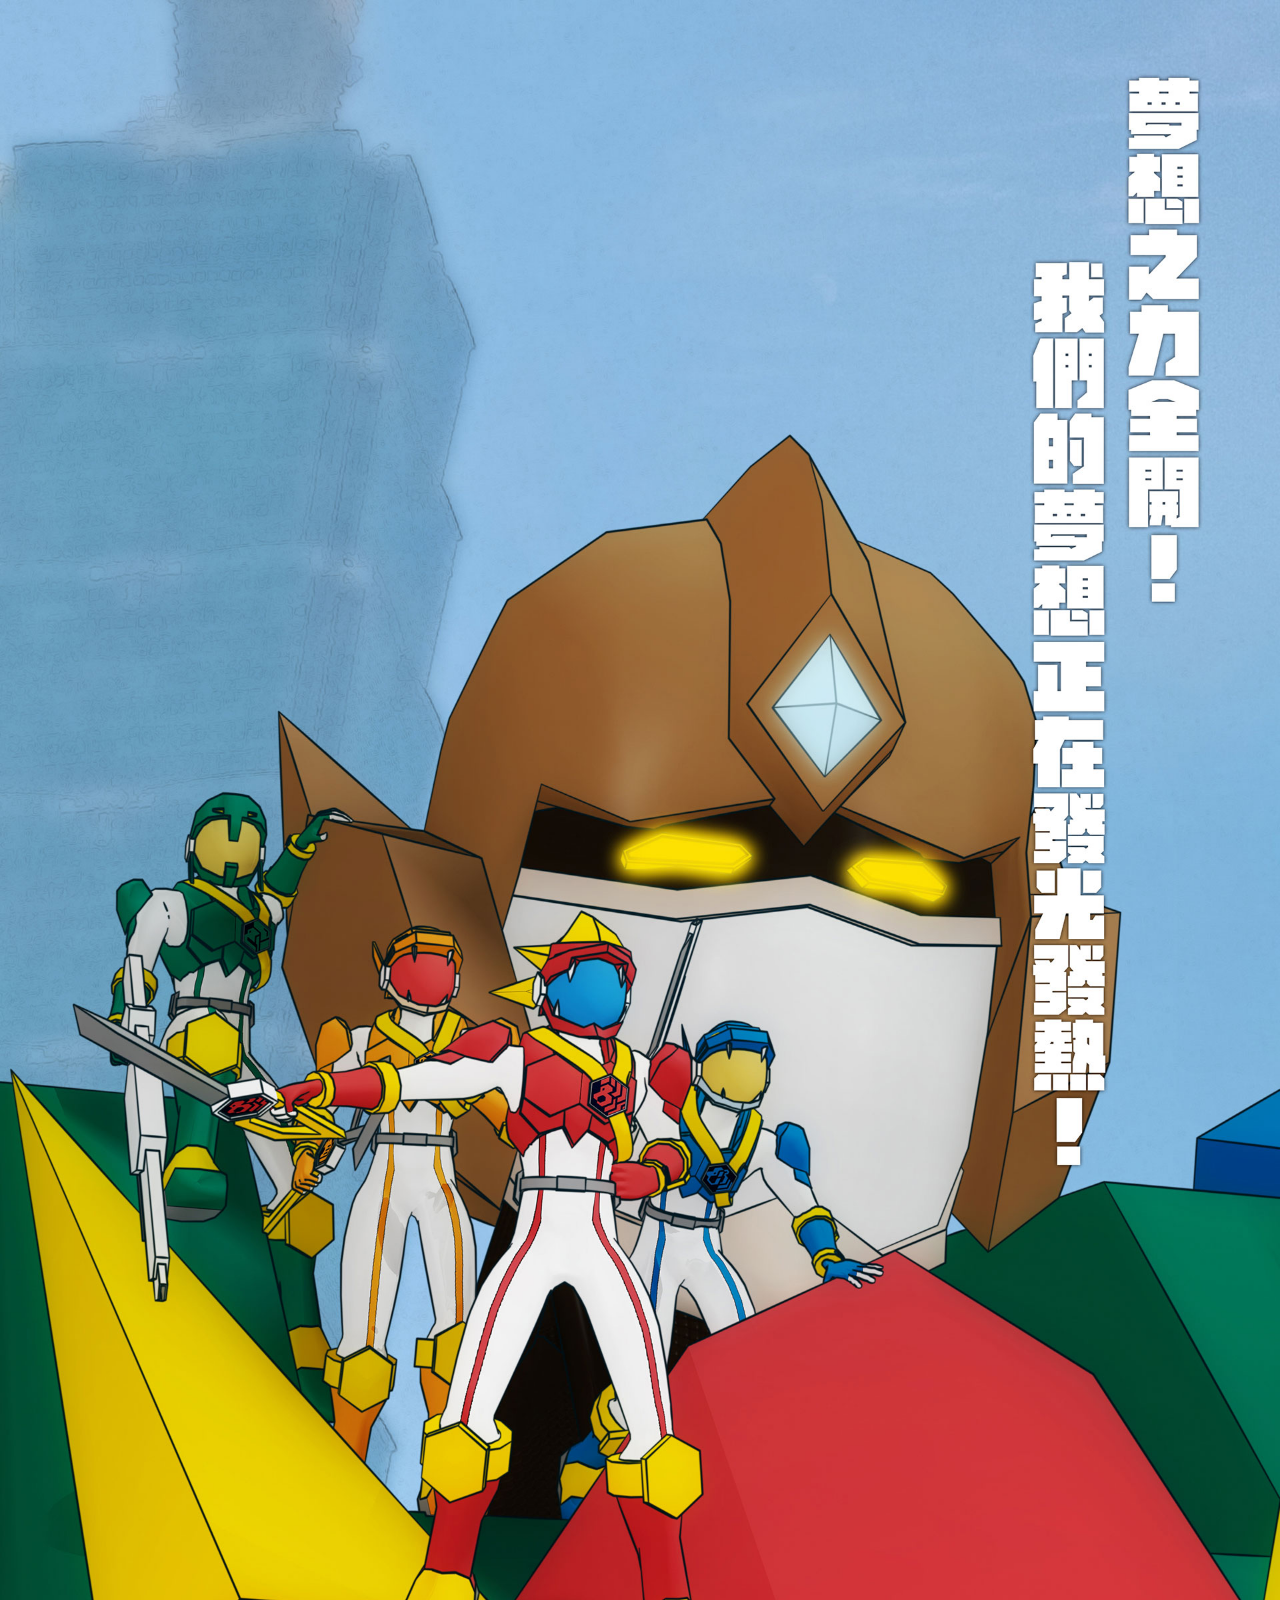
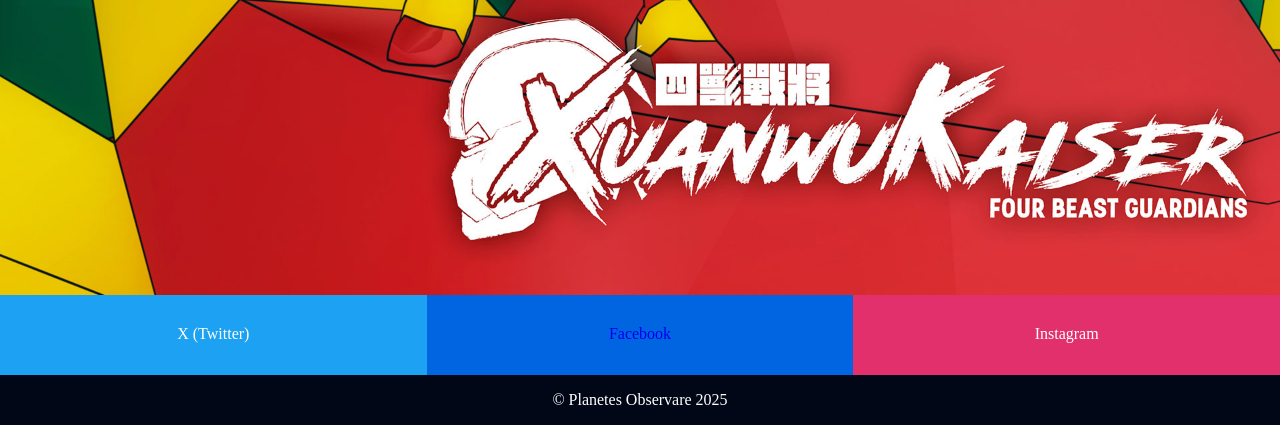
==== commit 97f41da1: "更新Facebook連結" ====
--- a/index.html
+++ b/index.html
@@ -18,8 +18,9 @@
         <div class="main-container">
             <img class="main-poster" src="img/poster_20251227.jpg">
             <div class="sns">
-                <a class="x-twitter" href="https://x.com/4BeastGuardians">X (Twitter)</a>
-                <a class="instagram" href="https://www.instagram.com/4beastguardians/">Instagram</a>
+                <a class="x-twitter" href="https://x.com/4BeastGuardians" target="_blank">X (Twitter)</a>
+                <a class="facebook" href="https://www.facebook.com/4BeastGuardians" target="_blank">Facebook</a>
+                <a class="instagram" href="https://www.instagram.com/4beastguardians/" target="_blank">Instagram</a>
             </div>
         </div>
         <footer>
--- a/css/style.css
+++ b/css/style.css
@@ -44,6 +44,10 @@
     color: #fff;
 }
 
+.sns a.facebook {
+    background-color: #0165E1;
+}
+
 .sns a.instagram {
     background-color: #E1306C;
     color: #fff;
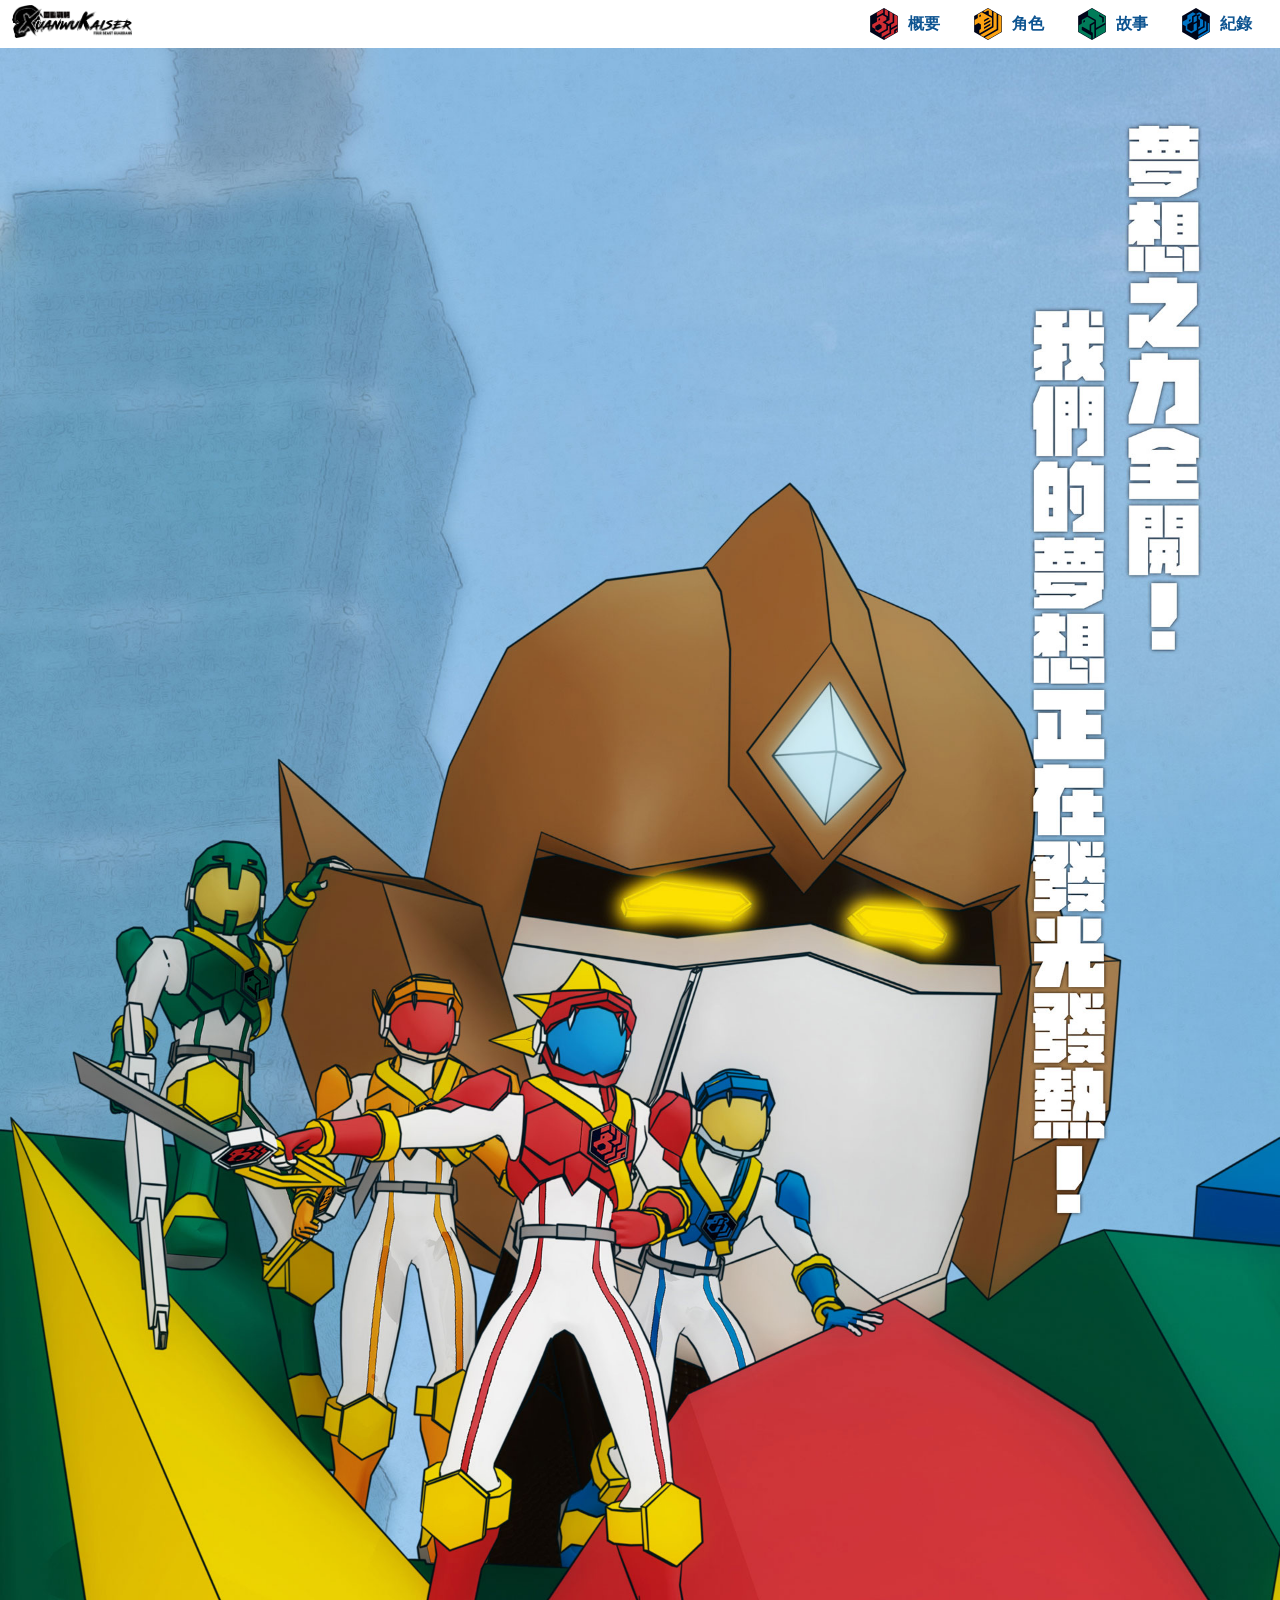
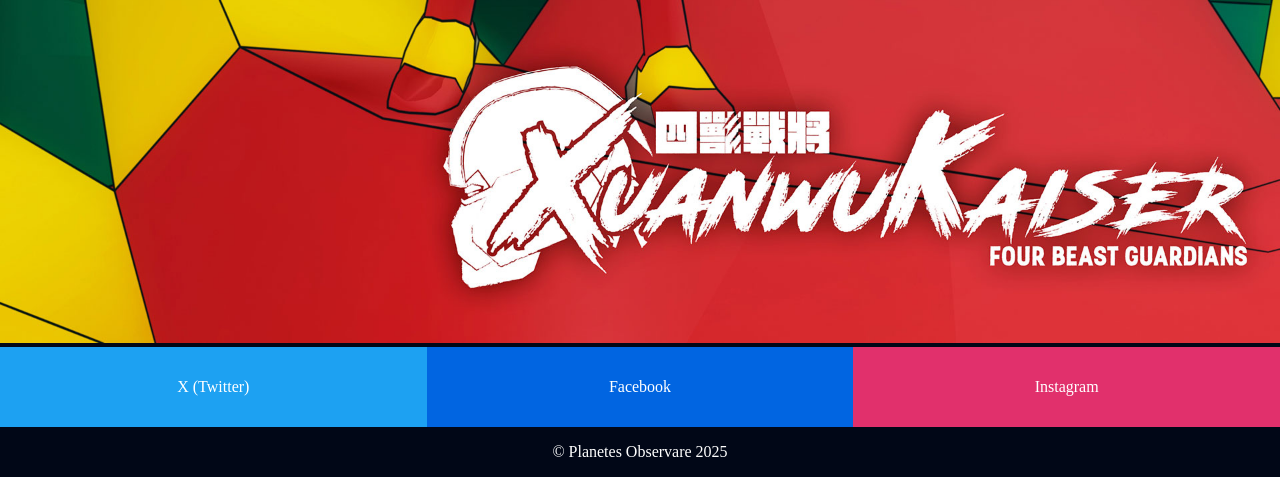
==== commit 20973f30: "新增Favicon" ====
--- a/index.html
+++ b/index.html
@@ -1,31 +1,59 @@
 <!DOCTYPE html>
 <html lang="zh-TW">
-    <head>
-        <title>四獸戰將-Four Beast Guardians-</title>
-        <meta charset="UTF-8">
-        <meta name="viewport" content="width=device-width, initial-scale=1">
-        <meta http-equiv="X-UA-Compatible" content="IE=edge">
-        <meta property="og:url" content="https://wilddagger.github.io/4BeastGuardians/">
-        <meta property="og:title" content="四獸戰將-Four Beast Guardians-">
-        <meta property="og:image" content="https://wilddagger.github.io/4BeastGuardians/img/Share/OG_Share_FB.jpg">
-        <meta name="twitter:card" content="summary_large_image">
-        <meta name="twitter:site" content="@4BeastGuardians">
-        <meta name="twitter:creator" content="@planetesobs1957">
-        <link href="css/normalize.css" rel="stylesheet">
-        <link href="css/style.css" rel="stylesheet">
-    </head>
-    <body>
-        <div class="main-container">
-            <img class="main-poster" src="img/poster_20251227.jpg">
-            <div class="sns">
-                <a class="x-twitter" href="https://x.com/4BeastGuardians" target="_blank">X (Twitter)</a>
-                <a class="facebook" href="https://www.facebook.com/4BeastGuardians" target="_blank">Facebook</a>
-                <a class="instagram" href="https://www.instagram.com/4beastguardians/" target="_blank">Instagram</a>
-            </div>
+<head>
+    <title>四獸戰將-Four Beast Guardians-</title>
+    <meta charset="UTF-8">
+    <meta name="viewport" content="width=device-width, initial-scale=1">
+    <meta http-equiv="X-UA-Compatible" content="IE=edge">
+    <meta name="og:url" content="https://wilddagger.github.io/4BeastGuardians/">
+    <meta name="og:title" content="四獸戰將-Four Beast Guardians-">
+    <meta name="og:description" content="">
+    <meta name="og:image" content="https://wilddagger.github.io/4BeastGuardians/img/Share/OG_Share_FB.jpg">
+    <meta name="og:locale" content="zh_TW">
+    <meta name="og:locale:alternate" content="ja">
+    <meta name="twitter:title" content="四獸戰將-Four Beast Guardians-">
+    <meta name="twitter:description" content="">
+    <meta name="twitter:image" content="https://wilddagger.github.io/4BeastGuardians/img/Share/OG_Share_FB.jpg">
+    <meta name="twitter:card" content="summary_large_image">
+    <meta name="twitter:site" content="@4BeastGuardians">
+    <meta name="twitter:creator" content="@planetesobs1957">
+    <link href="img/favicon.svg" rel="icon" type="image/svg">
+    <link href="css/normalize.css" rel="stylesheet">
+    <link href="css/style.css" rel="stylesheet">
+</head>
+<body>
+    <loading-overlay></loading-overlay>
+    <div class="main-container">
+        <main-navbar>
+            <nav-brand>
+                <a href="index.html">
+                    <img src="img/Logo/Logo_02.png">
+                </a>
+            </nav-brand>
+            <nav-menu>
+                <nav-button link="intro.html"><svg class="sprite nav red-lion"><use href="img/icon-sprite.svg#red-lion"></use></svg>概要</nav-button>
+                <nav-button link="character.html"><svg class="sprite nav orange-tiger"><use href="img/icon-sprite.svg#orange-tiger"></use></svg>角色</nav-button>
+                <nav-button link="story.html"><svg class="sprite nav green-elephant"><use href="img/icon-sprite.svg#green-elephant"></use></svg>故事</nav-button>
+                <nav-button link="record.html"><svg class="sprite nav blue-panthar"><use href="img/icon-sprite.svg#blue-panthar"></use></svg>紀錄</nav-button>
+            </nav-menu>
+        </main-navbar>
+        <div class="main-content">
+            <header class="hero-section">
+                <img class="img-fluid" src="img/poster_20251227.jpg">
+            </header>
         </div>
-        <footer>
-            <p>&copy; Planetes Observare 2025</p>
-        </footer>
-        <script src="https://cdn.jsdelivr.net/npm/gsap@3.12.5/dist/gsap.min.js"></script>
-    </body>
+    </div>
+    <footer>
+        <div class="sns">
+            <a class="x-twitter" href="https://x.com/4BeastGuardians" target="_blank">X (Twitter)</a>
+            <a class="facebook" href="https://www.facebook.com/4BeastGuardians" target="_blank">Facebook</a>
+            <a class="instagram" href="https://www.instagram.com/4beastguardians/" target="_blank">Instagram</a>
+        </div>
+        <p>&copy; Planetes Observare 2025</p>
+    </footer>
+    <script src="https://cdn.jsdelivr.net/npm/gsap@3.12.5/dist/gsap.min.js"></script>
+    <script src="js/components/components.js"></script>
+    <script src="js/components/custom-components.js"></script>
+    <script src="js/common.js"></script>
+</body>
 </html>
--- a/css/style.css
+++ b/css/style.css
@@ -1,7 +1,64 @@
+* {
+    --background-color: #010717;
+    --text-color: #fff;
+
+    --main-nav-background-color: #fff;
+    --main-nav-link-color: #0d5491;
+
+    --main-nav-link-hover-background-color: #554614;
+    --main-nav-link-hover-color: #ffffff;
+}
+
 body {
-    background-color: #010717;
-    color: #fff;
+    background-color: var(--background-color);
+    color: var(--text-color);
 }
+
+.img-fluid {
+    width: 100%;
+    height: auto;
+}
+
+main-navbar {
+    width: 100%;
+}
+
+main-navbar::part(main) {
+    background-color: var(--main-nav-background-color);
+    padding: 0 12px;
+}
+
+nav-brand img {
+    max-width: 120px;
+    height: auto;
+}
+
+main-navbar nav-menu {
+    --nav-menu-items-gap: 0;
+}
+
+main-navbar nav-button::part(link) {
+    display: inline-flex;
+    flex-direction: row;
+    justify-content: flex-start;
+    align-items: center;
+    gap: 8px;
+    font-weight: bold;
+    line-height: 0;
+    
+    --nav-link-color: var(--main-nav-link-color);
+    --nav-link-hover-color: var(--main-nav-link-hover-color);
+    --nav-link-hover-background-color: var(--main-nav-link-hover-background-color);
+
+    --nav-link-icon-width: 32px;
+    --nav-link-icon-height: 32px;
+}
+
+/* .sprite.nav {
+    width: 32px;
+    height: auto;
+    display: block;
+} */
 
 .main-container {
     width: 100%;
@@ -10,11 +67,17 @@
     margin: 0 0;
 }
 
-.main-poster {
-    width: 100%;
-    height: auto;
-    display: block;
-    margin: 0 auto;
+.main-content {
+    display: flex;
+    flex-direction: column;
+    justify-content: center;
+    padding-top: 48px;
+}
+
+.coming-soon {
+    font-weight: bold;
+    font-size: 1.5em;
+    text-transform: uppercase;
 }
 
 .sns {
@@ -46,6 +109,7 @@
 
 .sns a.facebook {
     background-color: #0165E1;
+    color: #fff;
 }
 
 .sns a.instagram {
